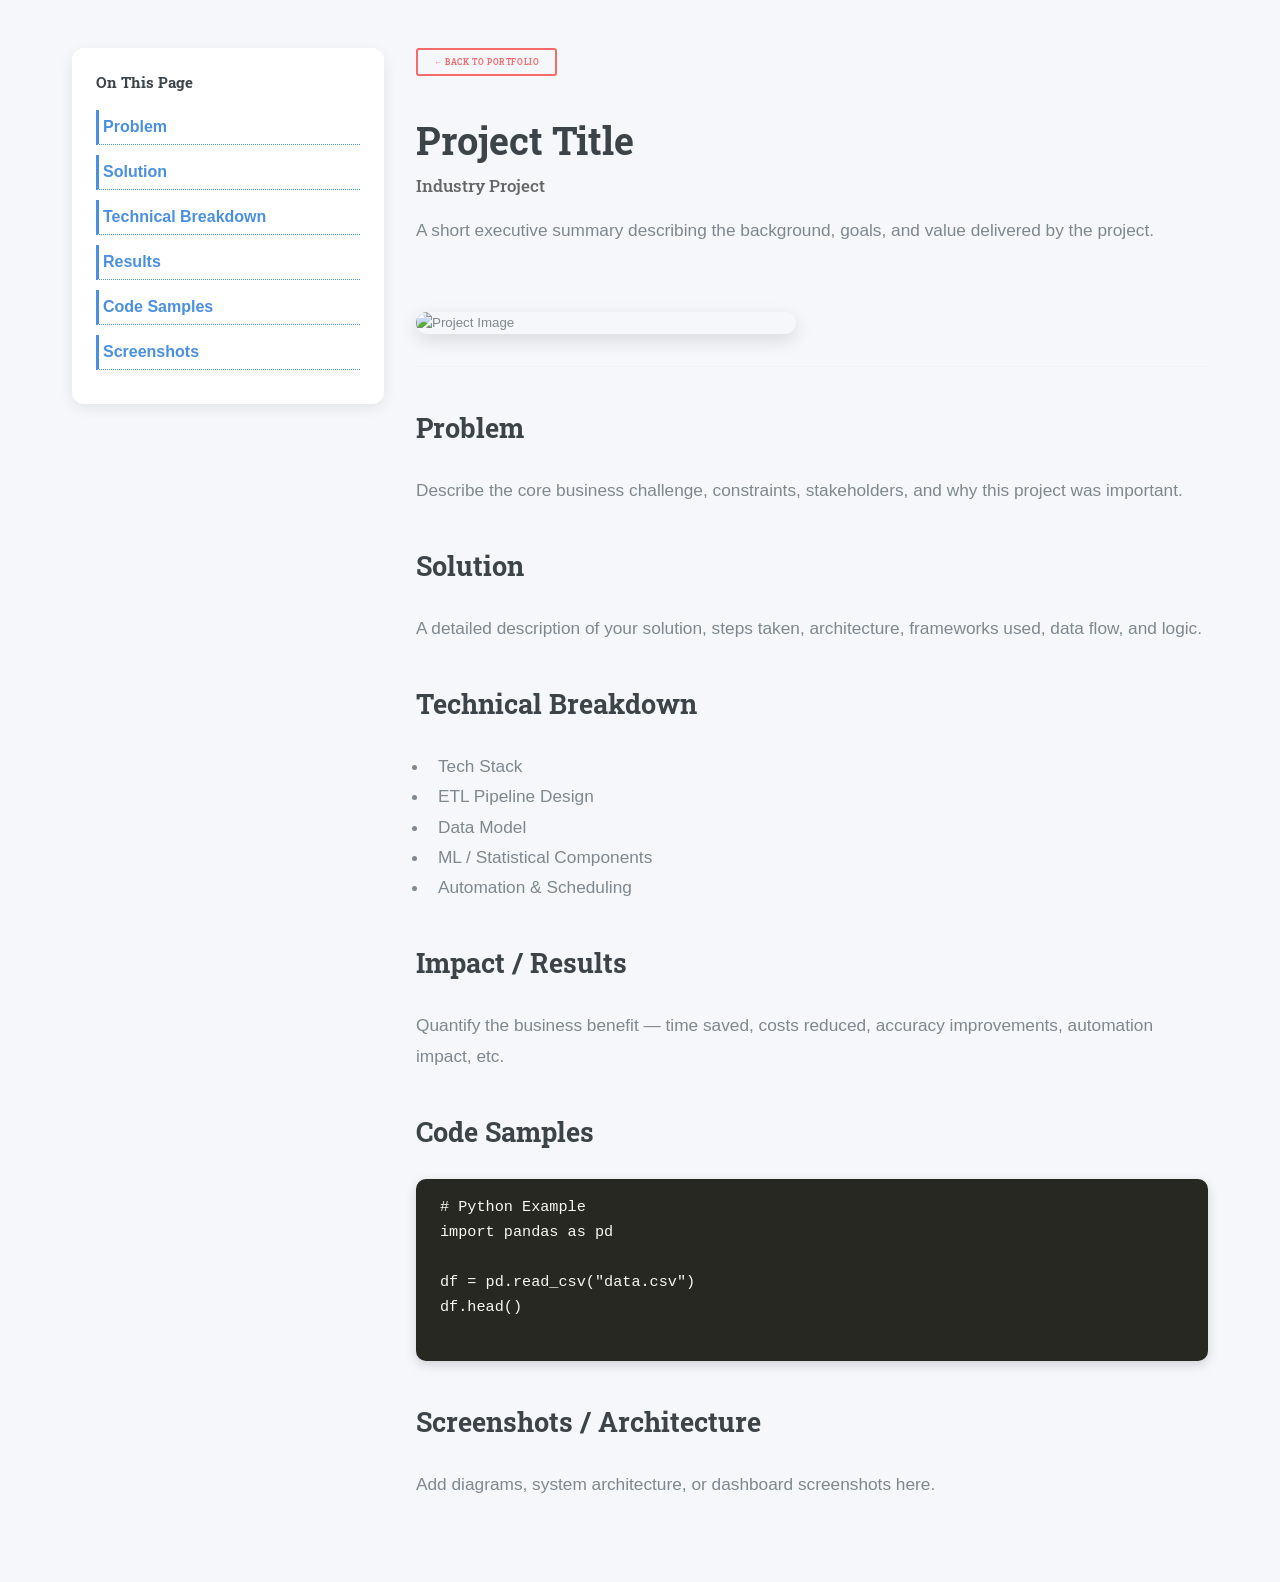
==== Ds1.html @ c6639093 "Enhanced the project section" ====
<!DOCTYPE html>
<html lang="en">
<head>
    <title>Customer Churn Prediction Model</title>
    <meta charset="utf-8">
    <meta name="viewport" content="width=device-width, initial-scale=1">
    <link rel="stylesheet" href="assets/css/main.css">

    <!-- Smooth Scroll -->
    <style>
        html {
            scroll-behavior: smooth;
        }
    </style>

    <!-- Main Design Enhancements -->
    <style>
        body {
            background: #f5f7fa;
            font-family: "Segoe UI", sans-serif;
        }

        .project-wrapper {
            max-width: 1200px;
            margin: auto;
            padding: 3rem 2rem;
            display: flex;
            gap: 2rem;
        }

        /* -----------------------
           LEFT CONTENT AREA
        ----------------------- */
        .project-content {
            flex: 1.2;
            animation: fadeIn 1s ease;
        }

        @keyframes fadeIn {
            from { opacity: 0; transform: translateY(15px); }
            to { opacity: 1; transform: translateY(0); }
        }

        .project-header {
            display: flex;
            align-items: center;
            gap: 2rem;
            flex-wrap: wrap;
            margin-bottom: 2rem;
        }

        .project-header img {
            width: 380px;
            border-radius: 14px;
            box-shadow: 0px 6px 18px rgba(0,0,0,0.12);
        }

        h1 {
            font-size: 2.4rem;
            margin-bottom: .5rem;
        }

        h2 {
            margin-top: 2.5rem;
            font-size: 1.7rem;
        }

        h3 {
            margin: .2rem 0 1rem 0;
            color: #666;
            font-weight: 500;
        }

        p, li {
            font-size: 1.08rem;
            line-height: 1.75;
        }

        hr {
            margin: 2rem 0;
            opacity: 0.25;
        }

        /* -----------------------
           RIGHT SIDEBAR NAVIGATION
        ----------------------- */
        .sidebar-nav {
            flex: 0.4;
            position: sticky;
            top: 3rem;
            height: fit-content;
            background: white;
            padding: 1.5rem;
            border-radius: 12px;
            box-shadow: 0px 4px 14px rgba(0,0,0,0.08);
            animation: fadeIn 1.2s ease;
        }

        .sidebar-nav h4 {
            margin-bottom: 1rem;
        }

        .sidebar-nav a {
            display: block;
            margin: 0.6rem 0;
            color: #333;
            text-decoration: none;
            font-size: 1rem;
            padding: 4px 4px;
            border-left: 3px solid transparent;
            transition: all .2s ease;
        }

        .sidebar-nav a.active {
            border-left: 3px solid #4a90e2;
            color: #4a90e2;
            font-weight: 600;
        }

        .back-btn {
            display: inline-block;
            margin-bottom: 2.5rem;
        }

        /* Responsive */
        @media (max-width: 900px) {
            .project-wrapper {
                flex-direction: column;
            }
            .sidebar-nav {
                position: relative;
                top: auto;
                width: 100%;
                margin-bottom: 2rem;
            }
        }

        /* -----------------------
            CODE BLOCK STYLING
        ----------------------- */
        pre {
            background: #272822;
            color: #f8f8f2;
            padding: 1rem 1.5rem;
            border-radius: 10px;
            overflow-x: auto;
            font-size: 0.95rem;
            box-shadow: 0px 4px 12px rgba(0,0,0,0.15);
        }
    </style>
</head>

<body>

<div class="project-wrapper">

    <!-- RIGHT SIDEBAR MENU -->
    <aside class="sidebar-nav">
        <h4>On This Page</h4>
        <a href="#problem">Problem</a>
        <a href="#solution">Solution</a>
        <a href="#technical">Technical Breakdown</a>
        <a href="#results">Results</a>
        <a href="#code">Code Samples</a>
        <a href="#screenshots">Screenshots</a>
    </aside>

    <!-- MAIN CONTENT -->
    <section class="project-content">

        <a href="index.html" class="button small back-btn">← Back to Portfolio</a>

        <div class="project-header">
            <div>
                <h1>Project Title</h1>
                <h3>Industry Project</h3>
                <p>
                    A short executive summary describing the background, goals, 
                    and value delivered by the project.
                </p>
            </div>

            <img src="assets/images/project-image.jpg" alt="Project Image">
        </div>

        <hr>

        <!-- PROBLEM -->
        <section id="problem">
            <h2>Problem</h2>
            <p>
                Describe the core business challenge, constraints, stakeholders,
                and why this project was important.
            </p>
        </section>

        <!-- SOLUTION -->
        <section id="solution">
            <h2>Solution</h2>
            <p>
                A detailed description of your solution, steps taken, architecture,
                frameworks used, data flow, and logic.
            </p>
        </section>

        <!-- TECHNICAL BREAKDOWN -->
        <section id="technical">
            <h2>Technical Breakdown</h2>
            <ul>
                <li>Tech Stack</li>
                <li>ETL Pipeline Design</li>
                <li>Data Model</li>
                <li>ML / Statistical Components</li>
                <li>Automation & Scheduling</li>
            </ul>
        </section>

        <!-- RESULTS -->
        <section id="results">
            <h2>Impact / Results</h2>
            <p>
                Quantify the business benefit — time saved, costs reduced, 
                accuracy improvements, automation impact, etc.
            </p>
        </section>

        <!-- CODE -->
        <section id="code">
            <h2>Code Samples</h2>
            <pre>
# Python Example
import pandas as pd

df = pd.read_csv("data.csv")
df.head()
            </pre>
        </section>

        <!-- SCREENSHOTS -->
        <section id="screenshots">
            <h2>Screenshots / Architecture</h2>
            <p>Add diagrams, system architecture, or dashboard screenshots here.</p>
        </section>

    </section>
</div>

<!-- SCRIPT: Highlight active section in sidebar -->
<script>
    const sections = document.querySelectorAll("section[id]");
    const navLinks = document.querySelectorAll(".sidebar-nav a");

    window.addEventListener("scroll", () => {
        let current = "";

        sections.forEach(sec => {
            const top = sec.offsetTop - 120;
            if (scrollY >= top) current = sec.getAttribute("id");
        });

        navLinks.forEach(a => {
            a.classList.remove("active");
            if (a.getAttribute("href").includes(current)) {
                a.classList.add("active");
            }
        });
    });
</script>

</body>
</html>
---- assets/css/main.css ----
@import url(fontawesome-all.min.css);
@import url("https://fonts.googleapis.com/css?family=Open+Sans:400,600,400italic,600italic|Roboto+Slab:400,700");
/*
	Editorial by HTML5 UP
	html5up.net | @ajlkn
	Free for personal and commercial use under the CCA 3.0 license (html5up.net/license)
*/
html, body, div, span, applet, object,
iframe, h1, h2, h3, h4, h5, h6, p, blockquote,
pre, a, abbr, acronym, address, big, cite,
code, del, dfn, em, img, ins, kbd, q, s, samp,
small, strike, strong, sub, sup, tt, var, b,
u, i, center, dl, dt, dd, ol, ul, li, fieldset,
form, label, legend, table, caption, tbody,
tfoot, thead, tr, th, td, article, aside,
canvas, details, embed, figure, figcaption,
footer, header, hgroup, menu, nav, output, ruby,
section, summary, time, mark, audio, video {
  margin: 0;
  padding: 0;
  border: 0;
  font-size: 100%;
  font: inherit;
  vertical-align: baseline; }

article, aside, details, figcaption, figure,
footer, header, hgroup, menu, nav, section {
  display: block; }

body {
  line-height: 1; }

ol, ul {
  list-style: none; }

blockquote, q {
  quotes: none; }
  blockquote:before, blockquote:after, q:before, q:after {
    content: '';
    content: none; }

table {
  border-collapse: collapse;
  border-spacing: 0; }

body {
  -webkit-text-size-adjust: none; }

mark {
  background-color: transparent;
  color: inherit; }

input::-moz-focus-inner {
  border: 0;
  padding: 0; }

input, select, textarea {
  -moz-appearance: none;
  -webkit-appearance: none;
  -ms-appearance: none;
  appearance: none; }

/* Basic */
@-ms-viewport {
  width: device-width; }

body {
  -ms-overflow-style: scrollbar; }

@media screen and (max-width: 480px) {
  html, body {
    min-width: 320px; } }

html {
  box-sizing: border-box; }

*, *:before, *:after {
  box-sizing: inherit; }

body {
  background: #ffffff; }
  body.is-preload *, body.is-preload *:before, body.is-preload *:after, body.is-resizing *, body.is-resizing *:before, body.is-resizing *:after {
    -moz-animation: none !important;
    -webkit-animation: none !important;
    -ms-animation: none !important;
    animation: none !important;
    -moz-transition: none !important;
    -webkit-transition: none !important;
    -ms-transition: none !important;
    transition: none !important; }

/* Type */
body, input, select, textarea {
  color: #7f888f;
  font-family: "Open Sans", sans-serif;
  font-size: 13pt;
  font-weight: 400;
  line-height: 1.65; }
  @media screen and (max-width: 1680px) {
    body, input, select, textarea {
      font-size: 11pt; } }
  @media screen and (max-width: 1280px) {
    body, input, select, textarea {
      font-size: 10pt; } }
  @media screen and (max-width: 360px) {
    body, input, select, textarea {
      font-size: 9pt; } }

a {
  -moz-transition: color 0.2s ease-in-out, border-bottom-color 0.2s ease-in-out;
  -webkit-transition: color 0.2s ease-in-out, border-bottom-color 0.2s ease-in-out;
  -ms-transition: color 0.2s ease-in-out, border-bottom-color 0.2s ease-in-out;
  transition: color 0.2s ease-in-out, border-bottom-color 0.2s ease-in-out;
  border-bottom: dotted 1px;
  color: #f56a6a;
  text-decoration: none; }
  a:hover {
    border-bottom-color: #f56a6a;
    color: #f56a6a !important; }
    a:hover strong {
      color: inherit; }

strong, b {
  color: #3d4449;
  font-weight: 600; }

em, i {
  font-style: italic; }

p {
  margin: 0 0 2em 0; }

h1, h2, h3, h4, h5, h6 {
  color: #3d4449;
  font-family: "Roboto Slab", serif;
  font-weight: 700;
  line-height: 1.5;
  margin: 0 0 1em 0; }
  h1 a, h2 a, h3 a, h4 a, h5 a, h6 a {
    color: inherit;
    text-decoration: none;
    border-bottom: 0; }

h1 {
  font-size: 4em;
  margin: 0 0 0.5em 0;
  line-height: 1.3; }

h2 {
  font-size: 1.75em; }

h3 {
  font-size: 1.25em; }

h4 {
  font-size: 1.1em; }

h5 {
  font-size: 0.9em; }

h6 {
  font-size: 0.7em; }

@media screen and (max-width: 1680px) {
  h1 {
    font-size: 3.5em; } }

@media screen and (max-width: 980px) {
  h1 {
    font-size: 3.25em; } }

@media screen and (max-width: 736px) {
  h1 {
    font-size: 2em;
    line-height: 1.4; }
  h2 {
    font-size: 1.5em; } }

sub {
  font-size: 0.8em;
  position: relative;
  top: 0.5em; }

sup {
  font-size: 0.8em;
  position: relative;
  top: -0.5em; }

blockquote {
  border-left: solid 3px rgba(210, 215, 217, 0.75);
  font-style: italic;
  margin: 0 0 2em 0;
  padding: 0.5em 0 0.5em 2em; }

code {
  background: rgba(230, 235, 237, 0.25);
  border-radius: 0.375em;
  border: solid 1px rgba(210, 215, 217, 0.75);
  font-family: "Courier New", monospace;
  font-size: 0.9em;
  margin: 0 0.25em;
  padding: 0.25em 0.65em; }

pre {
  -webkit-overflow-scrolling: touch;
  font-family: "Courier New", monospace;
  font-size: 0.9em;
  margin: 0 0 2em 0; }
  pre code {
    display: block;
    line-height: 1.75;
    padding: 1em 1.5em;
    overflow-x: auto; }

hr {
  border: 0;
  border-bottom: solid 1px rgba(210, 215, 217, 0.75);
  margin: 2em 0; }
  hr.major {
    margin: 3em 0; }

.align-left {
  text-align: left; }

.align-center {
  text-align: center; }

.align-right {
  text-align: right; }

/* Row */
.row {
  display: flex;
  flex-wrap: wrap;
  box-sizing: border-box;
  align-items: stretch; }
  .row > * {
    box-sizing: border-box; }
  .row.gtr-uniform > * > :last-child {
    margin-bottom: 0; }
  .row.aln-left {
    justify-content: flex-start; }
  .row.aln-center {
    justify-content: center; }
  .row.aln-right {
    justify-content: flex-end; }
  .row.aln-top {
    align-items: flex-start; }
  .row.aln-middle {
    align-items: center; }
  .row.aln-bottom {
    align-items: flex-end; }
  .row > .imp {
    order: -1; }
  .row > .col-1 {
    width: 8.33333%; }
  .row > .off-1 {
    margin-left: 8.33333%; }
  .row > .col-2 {
    width: 16.66667%; }
  .row > .off-2 {
    margin-left: 16.66667%; }
  .row > .col-3 {
    width: 25%; }
  .row > .off-3 {
    margin-left: 25%; }
  .row > .col-4 {
    width: 33.33333%; }
  .row > .off-4 {
    margin-left: 33.33333%; }
  .row > .col-5 {
    width: 41.66667%; }
  .row > .off-5 {
    margin-left: 41.66667%; }
  .row > .col-6 {
    width: 50%; }
  .row > .off-6 {
    margin-left: 50%; }
  .row > .col-7 {
    width: 58.33333%; }
  .row > .off-7 {
    margin-left: 58.33333%; }
  .row > .col-8 {
    width: 66.66667%; }
  .row > .off-8 {
    margin-left: 66.66667%; }
  .row > .col-9 {
    width: 75%; }
  .row > .off-9 {
    margin-left: 75%; }
  .row > .col-10 {
    width: 83.33333%; }
  .row > .off-10 {
    margin-left: 83.33333%; }
  .row > .col-11 {
    width: 91.66667%; }
  .row > .off-11 {
    margin-left: 91.66667%; }
  .row > .col-12 {
    width: 100%; }
  .row > .off-12 {
    margin-left: 100%; }
  .row.gtr-0 {
    margin-top: 0;
    margin-left: 0em; }
    .row.gtr-0 > * {
      padding: 0 0 0 0em; }
    .row.gtr-0.gtr-uniform {
      margin-top: 0em; }
      .row.gtr-0.gtr-uniform > * {
        padding-top: 0em; }
  .row.gtr-25 {
    margin-top: 0;
    margin-left: -0.375em; }
    .row.gtr-25 > * {
      padding: 0 0 0 0.375em; }
    .row.gtr-25.gtr-uniform {
      margin-top: -0.375em; }
      .row.gtr-25.gtr-uniform > * {
        padding-top: 0.375em; }
  .row.gtr-50 {
    margin-top: 0;
    margin-left: -0.75em; }
    .row.gtr-50 > * {
      padding: 0 0 0 0.75em; }
    .row.gtr-50.gtr-uniform {
      margin-top: -0.75em; }
      .row.gtr-50.gtr-uniform > * {
        padding-top: 0.75em; }
  .row {
    margin-top: 0;
    margin-left: -1.5em; }
    .row > * {
      padding: 0 0 0 1.5em; }
    .row.gtr-uniform {
      margin-top: -1.5em; }
      .row.gtr-uniform > * {
        padding-top: 1.5em; }
  .row.gtr-150 {
    margin-top: 0;
    margin-left: -2.25em; }
    .row.gtr-150 > * {
      padding: 0 0 0 2.25em; }
    .row.gtr-150.gtr-uniform {
      margin-top: -2.25em; }
      .row.gtr-150.gtr-uniform > * {
        padding-top: 2.25em; }
  .row.gtr-200 {
    margin-top: 0;
    margin-left: -3em; }
    .row.gtr-200 > * {
      padding: 0 0 0 3em; }
    .row.gtr-200.gtr-uniform {
      margin-top: -3em; }
      .row.gtr-200.gtr-uniform > * {
        padding-top: 3em; }
  @media screen and (max-width: 1680px) {
    .row {
      display: flex;
      flex-wrap: wrap;
      box-sizing: border-box;
      align-items: stretch; }
      .row > * {
        box-sizing: border-box; }
      .row.gtr-uniform > * > :last-child {
        margin-bottom: 0; }
      .row.aln-left {
        justify-content: flex-start; }
      .row.aln-center {
        justify-content: center; }
      .row.aln-right {
        justify-content: flex-end; }
      .row.aln-top {
        align-items: flex-start; }
      .row.aln-middle {
        align-items: center; }
      .row.aln-bottom {
        align-items: flex-end; }
      .row > .imp-xlarge {
        order: -1; }
      .row > .col-1-xlarge {
        width: 8.33333%; }
      .row > .off-1-xlarge {
        margin-left: 8.33333%; }
      .row > .col-2-xlarge {
        width: 16.66667%; }
      .row > .off-2-xlarge {
        margin-left: 16.66667%; }
      .row > .col-3-xlarge {
        width: 25%; }
      .row > .off-3-xlarge {
        margin-left: 25%; }
      .row > .col-4-xlarge {
        width: 33.33333%; }
      .row > .off-4-xlarge {
        margin-left: 33.33333%; }
      .row > .col-5-xlarge {
        width: 41.66667%; }
      .row > .off-5-xlarge {
        margin-left: 41.66667%; }
      .row > .col-6-xlarge {
        width: 50%; }
      .row > .off-6-xlarge {
        margin-left: 50%; }
      .row > .col-7-xlarge {
        width: 58.33333%; }
      .row > .off-7-xlarge {
        margin-left: 58.33333%; }
      .row > .col-8-xlarge {
        width: 66.66667%; }
      .row > .off-8-xlarge {
        margin-left: 66.66667%; }
      .row > .col-9-xlarge {
        width: 75%; }
      .row > .off-9-xlarge {
        margin-left: 75%; }
      .row > .col-10-xlarge {
        width: 83.33333%; }
      .row > .off-10-xlarge {
        margin-left: 83.33333%; }
      .row > .col-11-xlarge {
        width: 91.66667%; }
      .row > .off-11-xlarge {
        margin-left: 91.66667%; }
      .row > .col-12-xlarge {
        width: 100%; }
      .row > .off-12-xlarge {
        margin-left: 100%; }
      .row.gtr-0 {
        margin-top: 0;
        margin-left: 0em; }
        .row.gtr-0 > * {
          padding: 0 0 0 0em; }
        .row.gtr-0.gtr-uniform {
          margin-top: 0em; }
          .row.gtr-0.gtr-uniform > * {
            padding-top: 0em; }
      .row.gtr-25 {
        margin-top: 0;
        margin-left: -0.375em; }
        .row.gtr-25 > * {
          padding: 0 0 0 0.375em; }
        .row.gtr-25.gtr-uniform {
          margin-top: -0.375em; }
          .row.gtr-25.gtr-uniform > * {
            padding-top: 0.375em; }
      .row.gtr-50 {
        margin-top: 0;
        margin-left: -0.75em; }
        .row.gtr-50 > * {
          padding: 0 0 0 0.75em; }
        .row.gtr-50.gtr-uniform {
          margin-top: -0.75em; }
          .row.gtr-50.gtr-uniform > * {
            padding-top: 0.75em; }
      .row {
        margin-top: 0;
        margin-left: -1.5em; }
        .row > * {
          padding: 0 0 0 1.5em; }
        .row.gtr-uniform {
          margin-top: -1.5em; }
          .row.gtr-uniform > * {
            padding-top: 1.5em; }
      .row.gtr-150 {
        margin-top: 0;
        margin-left: -2.25em; }
        .row.gtr-150 > * {
          padding: 0 0 0 2.25em; }
        .row.gtr-150.gtr-uniform {
          margin-top: -2.25em; }
          .row.gtr-150.gtr-uniform > * {
            padding-top: 2.25em; }
      .row.gtr-200 {
        margin-top: 0;
        margin-left: -3em; }
        .row.gtr-200 > * {
          padding: 0 0 0 3em; }
        .row.gtr-200.gtr-uniform {
          margin-top: -3em; }
          .row.gtr-200.gtr-uniform > * {
            padding-top: 3em; } }
  @media screen and (max-width: 1280px) {
    .row {
      display: flex;
      flex-wrap: wrap;
      box-sizing: border-box;
      align-items: stretch; }
      .row > * {
        box-sizing: border-box; }
      .row.gtr-uniform > * > :last-child {
        margin-bottom: 0; }
      .row.aln-left {
        justify-content: flex-start; }
      .row.aln-center {
        justify-content: center; }
      .row.aln-right {
        justify-content: flex-end; }
      .row.aln-top {
        align-items: flex-start; }
      .row.aln-middle {
        align-items: center; }
      .row.aln-bottom {
        align-items: flex-end; }
      .row > .imp-large {
        order: -1; }
      .row > .col-1-large {
        width: 8.33333%; }
      .row > .off-1-large {
        margin-left: 8.33333%; }
      .row > .col-2-large {
        width: 16.66667%; }
      .row > .off-2-large {
        margin-left: 16.66667%; }
      .row > .col-3-large {
        width: 25%; }
      .row > .off-3-large {
        margin-left: 25%; }
      .row > .col-4-large {
        width: 33.33333%; }
      .row > .off-4-large {
        margin-left: 33.33333%; }
      .row > .col-5-large {
        width: 41.66667%; }
      .row > .off-5-large {
        margin-left: 41.66667%; }
      .row > .col-6-large {
        width: 50%; }
      .row > .off-6-large {
        margin-left: 50%; }
      .row > .col-7-large {
        width: 58.33333%; }
      .row > .off-7-large {
        margin-left: 58.33333%; }
      .row > .col-8-large {
        width: 66.66667%; }
      .row > .off-8-large {
        margin-left: 66.66667%; }
      .row > .col-9-large {
        width: 75%; }
      .row > .off-9-large {
        margin-left: 75%; }
      .row > .col-10-large {
        width: 83.33333%; }
      .row > .off-10-large {
        margin-left: 83.33333%; }
      .row > .col-11-large {
        width: 91.66667%; }
      .row > .off-11-large {
        margin-left: 91.66667%; }
      .row > .col-12-large {
        width: 100%; }
      .row > .off-12-large {
        margin-left: 100%; }
      .row.gtr-0 {
        margin-top: 0;
        margin-left: 0em; }
        .row.gtr-0 > * {
          padding: 0 0 0 0em; }
        .row.gtr-0.gtr-uniform {
          margin-top: 0em; }
          .row.gtr-0.gtr-uniform > * {
            padding-top: 0em; }
      .row.gtr-25 {
        margin-top: 0;
        margin-left: -0.375em; }
        .row.gtr-25 > * {
          padding: 0 0 0 0.375em; }
        .row.gtr-25.gtr-uniform {
          margin-top: -0.375em; }
          .row.gtr-25.gtr-uniform > * {
            padding-top: 0.375em; }
      .row.gtr-50 {
        margin-top: 0;
        margin-left: -0.75em; }
        .row.gtr-50 > * {
          padding: 0 0 0 0.75em; }
        .row.gtr-50.gtr-uniform {
          margin-top: -0.75em; }
          .row.gtr-50.gtr-uniform > * {
            padding-top: 0.75em; }
      .row {
        margin-top: 0;
        margin-left: -1.5em; }
        .row > * {
          padding: 0 0 0 1.5em; }
        .row.gtr-uniform {
          margin-top: -1.5em; }
          .row.gtr-uniform > * {
            padding-top: 1.5em; }
      .row.gtr-150 {
        margin-top: 0;
        margin-left: -2.25em; }
        .row.gtr-150 > * {
          padding: 0 0 0 2.25em; }
        .row.gtr-150.gtr-uniform {
          margin-top: -2.25em; }
          .row.gtr-150.gtr-uniform > * {
            padding-top: 2.25em; }
      .row.gtr-200 {
        margin-top: 0;
        margin-left: -3em; }
        .row.gtr-200 > * {
          padding: 0 0 0 3em; }
        .row.gtr-200.gtr-uniform {
          margin-top: -3em; }
          .row.gtr-200.gtr-uniform > * {
            padding-top: 3em; } }
  @media screen and (max-width: 980px) {
    .row {
      display: flex;
      flex-wrap: wrap;
      box-sizing: border-box;
      align-items: stretch; }
      .row > * {
        box-sizing: border-box; }
      .row.gtr-uniform > * > :last-child {
        margin-bottom: 0; }
      .row.aln-left {
        justify-content: flex-start; }
      .row.aln-center {
        justify-content: center; }
      .row.aln-right {
        justify-content: flex-end; }
      .row.aln-top {
        align-items: flex-start; }
      .row.aln-middle {
        align-items: center; }
      .row.aln-bottom {
        align-items: flex-end; }
      .row > .imp-medium {
        order: -1; }
      .row > .col-1-medium {
        width: 8.33333%; }
      .row > .off-1-medium {
        margin-left: 8.33333%; }
      .row > .col-2-medium {
        width: 16.66667%; }
      .row > .off-2-medium {
        margin-left: 16.66667%; }
      .row > .col-3-medium {
        width: 25%; }
      .row > .off-3-medium {
        margin-left: 25%; }
      .row > .col-4-medium {
        width: 33.33333%; }
      .row > .off-4-medium {
        margin-left: 33.33333%; }
      .row > .col-5-medium {
        width: 41.66667%; }
      .row > .off-5-medium {
        margin-left: 41.66667%; }
      .row > .col-6-medium {
        width: 50%; }
      .row > .off-6-medium {
        margin-left: 50%; }
      .row > .col-7-medium {
        width: 58.33333%; }
      .row > .off-7-medium {
        margin-left: 58.33333%; }
      .row > .col-8-medium {
        width: 66.66667%; }
      .row > .off-8-medium {
        margin-left: 66.66667%; }
      .row > .col-9-medium {
        width: 75%; }
      .row > .off-9-medium {
        margin-left: 75%; }
      .row > .col-10-medium {
        width: 83.33333%; }
      .row > .off-10-medium {
        margin-left: 83.33333%; }
      .row > .col-11-medium {
        width: 91.66667%; }
      .row > .off-11-medium {
        margin-left: 91.66667%; }
      .row > .col-12-medium {
        width: 100%; }
      .row > .off-12-medium {
        margin-left: 100%; }
      .row.gtr-0 {
        margin-top: 0;
        margin-left: 0em; }
        .row.gtr-0 > * {
          padding: 0 0 0 0em; }
        .row.gtr-0.gtr-uniform {
          margin-top: 0em; }
          .row.gtr-0.gtr-uniform > * {
            padding-top: 0em; }
      .row.gtr-25 {
        margin-top: 0;
        margin-left: -0.375em; }
        .row.gtr-25 > * {
          padding: 0 0 0 0.375em; }
        .row.gtr-25.gtr-uniform {
          margin-top: -0.375em; }
          .row.gtr-25.gtr-uniform > * {
            padding-top: 0.375em; }
      .row.gtr-50 {
        margin-top: 0;
        margin-left: -0.75em; }
        .row.gtr-50 > * {
          padding: 0 0 0 0.75em; }
        .row.gtr-50.gtr-uniform {
          margin-top: -0.75em; }
          .row.gtr-50.gtr-uniform > * {
            padding-top: 0.75em; }
      .row {
        margin-top: 0;
        margin-left: -1.5em; }
        .row > * {
          padding: 0 0 0 1.5em; }
        .row.gtr-uniform {
          margin-top: -1.5em; }
          .row.gtr-uniform > * {
            padding-top: 1.5em; }
      .row.gtr-150 {
        margin-top: 0;
        margin-left: -2.25em; }
        .row.gtr-150 > * {
          padding: 0 0 0 2.25em; }
        .row.gtr-150.gtr-uniform {
          margin-top: -2.25em; }
          .row.gtr-150.gtr-uniform > * {
            padding-top: 2.25em; }
      .row.gtr-200 {
        margin-top: 0;
        margin-left: -3em; }
        .row.gtr-200 > * {
          padding: 0 0 0 3em; }
        .row.gtr-200.gtr-uniform {
          margin-top: -3em; }
          .row.gtr-200.gtr-uniform > * {
            padding-top: 3em; } }
  @media screen and (max-width: 736px) {
    .row {
      display: flex;
      flex-wrap: wrap;
      box-sizing: border-box;
      align-items: stretch; }
      .row > * {
        box-sizing: border-box; }
      .row.gtr-uniform > * > :last-child {
        margin-bottom: 0; }
      .row.aln-left {
        justify-content: flex-start; }
      .row.aln-center {
        justify-content: center; }
      .row.aln-right {
        justify-content: flex-end; }
      .row.aln-top {
        align-items: flex-start; }
      .row.aln-middle {
        align-items: center; }
      .row.aln-bottom {
        align-items: flex-end; }
      .row > .imp-small {
        order: -1; }
      .row > .col-1-small {
        width: 8.33333%; }
      .row > .off-1-small {
        margin-left: 8.33333%; }
      .row > .col-2-small {
        width: 16.66667%; }
      .row > .off-2-small {
        margin-left: 16.66667%; }
      .row > .col-3-small {
        width: 25%; }
      .row > .off-3-small {
        margin-left: 25%; }
      .row > .col-4-small {
        width: 33.33333%; }
      .row > .off-4-small {
        margin-left: 33.33333%; }
      .row > .col-5-small {
        width: 41.66667%; }
      .row > .off-5-small {
        margin-left: 41.66667%; }
      .row > .col-6-small {
        width: 50%; }
      .row > .off-6-small {
        margin-left: 50%; }
      .row > .col-7-small {
        width: 58.33333%; }
      .row > .off-7-small {
        margin-left: 58.33333%; }
      .row > .col-8-small {
        width: 66.66667%; }
      .row > .off-8-small {
        margin-left: 66.66667%; }
      .row > .col-9-small {
        width: 75%; }
      .row > .off-9-small {
        margin-left: 75%; }
      .row > .col-10-small {
        width: 83.33333%; }
      .row > .off-10-small {
        margin-left: 83.33333%; }
      .row > .col-11-small {
        width: 91.66667%; }
      .row > .off-11-small {
        margin-left: 91.66667%; }
      .row > .col-12-small {
        width: 100%; }
      .row > .off-12-small {
        margin-left: 100%; }
      .row.gtr-0 {
        margin-top: 0;
        margin-left: 0em; }
        .row.gtr-0 > * {
          padding: 0 0 0 0em; }
        .row.gtr-0.gtr-uniform {
          margin-top: 0em; }
          .row.gtr-0.gtr-uniform > * {
            padding-top: 0em; }
      .row.gtr-25 {
        margin-top: 0;
        margin-left: -0.375em; }
        .row.gtr-25 > * {
          padding: 0 0 0 0.375em; }
        .row.gtr-25.gtr-uniform {
          margin-top: -0.375em; }
          .row.gtr-25.gtr-uniform > * {
            padding-top: 0.375em; }
      .row.gtr-50 {
        margin-top: 0;
        margin-left: -0.75em; }
        .row.gtr-50 > * {
          padding: 0 0 0 0.75em; }
        .row.gtr-50.gtr-uniform {
          margin-top: -0.75em; }
          .row.gtr-50.gtr-uniform > * {
            padding-top: 0.75em; }
      .row {
        margin-top: 0;
        margin-left: -1.5em; }
        .row > * {
          padding: 0 0 0 1.5em; }
        .row.gtr-uniform {
          margin-top: -1.5em; }
          .row.gtr-uniform > * {
            padding-top: 1.5em; }
      .row.gtr-150 {
        margin-top: 0;
        margin-left: -2.25em; }
        .row.gtr-150 > * {
          padding: 0 0 0 2.25em; }
        .row.gtr-150.gtr-uniform {
          margin-top: -2.25em; }
          .row.gtr-150.gtr-uniform > * {
            padding-top: 2.25em; }
      .row.gtr-200 {
        margin-top: 0;
        margin-left: -3em; }
        .row.gtr-200 > * {
          padding: 0 0 0 3em; }
        .row.gtr-200.gtr-uniform {
          margin-top: -3em; }
          .row.gtr-200.gtr-uniform > * {
            padding-top: 3em; } }
  @media screen and (max-width: 480px) {
    .row {
      display: flex;
      flex-wrap: wrap;
      box-sizing: border-box;
      align-items: stretch; }
      .row > * {
        box-sizing: border-box; }
      .row.gtr-uniform > * > :last-child {
        margin-bottom: 0; }
      .row.aln-left {
        justify-content: flex-start; }
      .row.aln-center {
        justify-content: center; }
      .row.aln-right {
        justify-content: flex-end; }
      .row.aln-top {
        align-items: flex-start; }
      .row.aln-middle {
        align-items: center; }
      .row.aln-bottom {
        align-items: flex-end; }
      .row > .imp-xsmall {
        order: -1; }
      .row > .col-1-xsmall {
        width: 8.33333%; }
      .row > .off-1-xsmall {
        margin-left: 8.33333%; }
      .row > .col-2-xsmall {
        width: 16.66667%; }
      .row > .off-2-xsmall {
        margin-left: 16.66667%; }
      .row > .col-3-xsmall {
        width: 25%; }
      .row > .off-3-xsmall {
        margin-left: 25%; }
      .row > .col-4-xsmall {
        width: 33.33333%; }
      .row > .off-4-xsmall {
        margin-left: 33.33333%; }
      .row > .col-5-xsmall {
        width: 41.66667%; }
      .row > .off-5-xsmall {
        margin-left: 41.66667%; }
      .row > .col-6-xsmall {
        width: 50%; }
      .row > .off-6-xsmall {
        margin-left: 50%; }
      .row > .col-7-xsmall {
        width: 58.33333%; }
      .row > .off-7-xsmall {
        margin-left: 58.33333%; }
      .row > .col-8-xsmall {
        width: 66.66667%; }
      .row > .off-8-xsmall {
        margin-left: 66.66667%; }
      .row > .col-9-xsmall {
        width: 75%; }
      .row > .off-9-xsmall {
        margin-left: 75%; }
      .row > .col-10-xsmall {
        width: 83.33333%; }
      .row > .off-10-xsmall {
        margin-left: 83.33333%; }
      .row > .col-11-xsmall {
        width: 91.66667%; }
      .row > .off-11-xsmall {
        margin-left: 91.66667%; }
      .row > .col-12-xsmall {
        width: 100%; }
      .row > .off-12-xsmall {
        margin-left: 100%; }
      .row.gtr-0 {
        margin-top: 0;
        margin-left: 0em; }
        .row.gtr-0 > * {
          padding: 0 0 0 0em; }
        .row.gtr-0.gtr-uniform {
          margin-top: 0em; }
          .row.gtr-0.gtr-uniform > * {
            padding-top: 0em; }
      .row.gtr-25 {
        margin-top: 0;
        margin-left: -0.375em; }
        .row.gtr-25 > * {
          padding: 0 0 0 0.375em; }
        .row.gtr-25.gtr-uniform {
          margin-top: -0.375em; }
          .row.gtr-25.gtr-uniform > * {
            padding-top: 0.375em; }
      .row.gtr-50 {
        margin-top: 0;
        margin-left: -0.75em; }
        .row.gtr-50 > * {
          padding: 0 0 0 0.75em; }
        .row.gtr-50.gtr-uniform {
          margin-top: -0.75em; }
          .row.gtr-50.gtr-uniform > * {
            padding-top: 0.75em; }
      .row {
        margin-top: 0;
        margin-left: -1.5em; }
        .row > * {
          padding: 0 0 0 1.5em; }
        .row.gtr-uniform {
          margin-top: -1.5em; }
          .row.gtr-uniform > * {
            padding-top: 1.5em; }
      .row.gtr-150 {
        margin-top: 0;
        margin-left: -2.25em; }
        .row.gtr-150 > * {
          padding: 0 0 0 2.25em; }
        .row.gtr-150.gtr-uniform {
          margin-top: -2.25em; }
          .row.gtr-150.gtr-uniform > * {
            padding-top: 2.25em; }
      .row.gtr-200 {
        margin-top: 0;
        margin-left: -3em; }
        .row.gtr-200 > * {
          padding: 0 0 0 3em; }
        .row.gtr-200.gtr-uniform {
          margin-top: -3em; }
          .row.gtr-200.gtr-uniform > * {
            padding-top: 3em; } }

/* Section/Article */
section.special, article.special {
  text-align: center; }

header p {
  font-family: "Roboto Slab", serif;
  font-size: 1em;
  font-weight: 400;
  letter-spacing: 0.075em;
  margin-top: -0.5em;
  text-transform: uppercase; }

header.major > :last-child {
  border-bottom: solid 3px #f56a6a;
  display: inline-block;
  margin: 0 0 2em 0;
  padding: 0 0.75em 0.5em 0; }

header.main > :last-child {
  margin: 0 0 1em 0; }

/* Form */
form {
  margin: 0 0 2em 0; }

label {
  color: #3d4449;
  display: block;
  font-size: 0.9em;
  font-weight: 600;
  margin: 0 0 1em 0; }

input[type="text"],
input[type="password"],
input[type="email"],
input[type="tel"],
input[type="search"],
input[type="url"],
select,
textarea {
  -moz-appearance: none;
  -webkit-appearance: none;
  -ms-appearance: none;
  appearance: none;
  background: #ffffff;
  border-radius: 0.375em;
  border: none;
  border: solid 1px rgba(210, 215, 217, 0.75);
  color: inherit;
  display: block;
  outline: 0;
  padding: 0 1em;
  text-decoration: none;
  width: 100%; }
  input[type="text"]:invalid,
  input[type="password"]:invalid,
  input[type="email"]:invalid,
  input[type="tel"]:invalid,
  input[type="search"]:invalid,
  input[type="url"]:invalid,
  select:invalid,
  textarea:invalid {
    box-shadow: none; }
  input[type="text"]:focus,
  input[type="password"]:focus,
  input[type="email"]:focus,
  input[type="tel"]:focus,
  input[type="search"]:focus,
  input[type="url"]:focus,
  select:focus,
  textarea:focus {
    border-color: #f56a6a;
    box-shadow: 0 0 0 1px #f56a6a; }

select {
  background-image: url("data:image/svg+xml;charset=utf8,%3Csvg xmlns='http://www.w3.org/2000/svg' width='40' height='40' preserveAspectRatio='none' viewBox='0 0 40 40'%3E%3Cpath d='M9.4,12.3l10.4,10.4l10.4-10.4c0.2-0.2,0.5-0.4,0.9-0.4c0.3,0,0.6,0.1,0.9,0.4l3.3,3.3c0.2,0.2,0.4,0.5,0.4,0.9 c0,0.4-0.1,0.6-0.4,0.9L20.7,31.9c-0.2,0.2-0.5,0.4-0.9,0.4c-0.3,0-0.6-0.1-0.9-0.4L4.3,17.3c-0.2-0.2-0.4-0.5-0.4-0.9 c0-0.4,0.1-0.6,0.4-0.9l3.3-3.3c0.2-0.2,0.5-0.4,0.9-0.4S9.1,12.1,9.4,12.3z' fill='rgba(210, 215, 217, 0.75)' /%3E%3C/svg%3E");
  background-size: 1.25em;
  background-repeat: no-repeat;
  background-position: calc(100% - 1em) center;
  height: 2.75em;
  padding-right: 2.75em;
  text-overflow: ellipsis; }
  select option {
    color: #3d4449;
    background: #ffffff; }
  select:focus::-ms-value {
    background-color: transparent; }
  select::-ms-expand {
    display: none; }

input[type="text"],
input[type="password"],
input[type="email"],
input[type="tel"],
input[type="search"],
input[type="url"],
select {
  height: 2.75em; }

textarea {
  padding: 0.75em 1em; }

input[type="checkbox"],
input[type="radio"] {
  -moz-appearance: none;
  -webkit-appearance: none;
  -ms-appearance: none;
  appearance: none;
  display: block;
  float: left;
  margin-right: -2em;
  opacity: 0;
  width: 1em;
  z-index: -1; }
  input[type="checkbox"] + label,
  input[type="radio"] + label {
    text-decoration: none;
    color: #7f888f;
    cursor: pointer;
    display: inline-block;
    font-size: 1em;
    font-weight: 400;
    padding-left: 2.4em;
    padding-right: 0.75em;
    position: relative; }
    input[type="checkbox"] + label:before,
    input[type="radio"] + label:before {
      -moz-osx-font-smoothing: grayscale;
      -webkit-font-smoothing: antialiased;
      display: inline-block;
      font-style: normal;
      font-variant: normal;
      text-rendering: auto;
      line-height: 1;
      text-transform: none !important;
      font-family: 'Font Awesome 5 Free';
      font-weight: 900; }
    input[type="checkbox"] + label:before,
    input[type="radio"] + label:before {
      background: #ffffff;
      border-radius: 0.375em;
      border: solid 1px rgba(210, 215, 217, 0.75);
      content: '';
      display: inline-block;
      font-size: 0.8em;
      height: 2.0625em;
      left: 0;
      line-height: 2.0625em;
      position: absolute;
      text-align: center;
      top: 0;
      width: 2.0625em; }
  input[type="checkbox"]:checked + label:before,
  input[type="radio"]:checked + label:before {
    background: #3d4449;
    border-color: #3d4449;
    color: #ffffff;
    content: '\f00c'; }
  input[type="checkbox"]:focus + label:before,
  input[type="radio"]:focus + label:before {
    border-color: #f56a6a;
    box-shadow: 0 0 0 1px #f56a6a; }

input[type="checkbox"] + label:before {
  border-radius: 0.375em; }

input[type="radio"] + label:before {
  border-radius: 100%; }

::-webkit-input-placeholder {
  color: #9fa3a6 !important;
  opacity: 1.0; }

:-moz-placeholder {
  color: #9fa3a6 !important;
  opacity: 1.0; }

::-moz-placeholder {
  color: #9fa3a6 !important;
  opacity: 1.0; }

:-ms-input-placeholder {
  color: #9fa3a6 !important;
  opacity: 1.0; }

/* Box */
.box {
  border-radius: 0.375em;
  border: solid 1px rgba(210, 215, 217, 0.75);
  margin-bottom: 2em;
  padding: 1.5em; }
  .box > :last-child,
  .box > :last-child > :last-child,
  .box > :last-child > :last-child > :last-child {
    margin-bottom: 0; }
  .box.alt {
    border: 0;
    border-radius: 0;
    padding: 0; }

/* Icon */
.icon {
  text-decoration: none;
  border-bottom: none;
  position: relative; }
  .icon:before {
    -moz-osx-font-smoothing: grayscale;
    -webkit-font-smoothing: antialiased;
    display: inline-block;
    font-style: normal;
    font-variant: normal;
    text-rendering: auto;
    line-height: 1;
    text-transform: none !important;
    font-family: 'Font Awesome 5 Free';
    font-weight: 400; }
  .icon > .label {
    display: none; }
  .icon:before {
    line-height: inherit; }
  .icon.solid:before {
    font-weight: 900; }
  .icon.brands:before {
    font-family: 'Font Awesome 5 Brands'; }

/* Image */
.image {
  border-radius: 0.375em;
  border: 0;
  display: inline-block;
  position: relative; }
  .image img {
    border-radius: 0.375em;
    display: block; }
  .image.left, .image.right {
    max-width: 40%; }
    .image.left img, .image.right img {
      width: 100%; }
  .image.left {
    float: left;
    padding: 0 1.5em 1em 0;
    top: 0.25em; }
  .image.right {
    float: right;
    padding: 0 0 1em 1.5em;
    top: 0.25em; }
  .image.fit {
    display: block;
    margin: 0 0 2em 0;
    width: 100%; }
    .image.fit img {
      width: 100%; }
  .image.main {
    display: block;
    margin: 0 0 3em 0;
    width: 100%; }
    .image.main img {
      width: 100%; }

a.image {
  overflow: hidden; }
  a.image img {
    -moz-transition: -moz-transform 0.2s ease;
    -webkit-transition: -webkit-transform 0.2s ease;
    -ms-transition: -ms-transform 0.2s ease;
    transition: transform 0.2s ease; }
  a.image:hover img {
    -moz-transform: scale(1.075);
    -webkit-transform: scale(1.075);
    -ms-transform: scale(1.075);
    transform: scale(1.075); }

/* List */
ol {
  list-style: decimal;
  margin: 0 0 2em 0;
  padding-left: 1.25em; }
  ol li {
    padding-left: 0.25em; }

ul {
  list-style: disc;
  margin: 0 0 2em 0;
  padding-left: 1em; }
  ul li {
    padding-left: 0.5em; }
  ul.alt {
    list-style: none;
    padding-left: 0; }
    ul.alt li {
      border-top: solid 1px rgba(210, 215, 217, 0.75);
      padding: 0.5em 0; }
      ul.alt li:first-child {
        border-top: 0;
        padding-top: 0; }

dl {
  margin: 0 0 2em 0; }
  dl dt {
    display: block;
    font-weight: 600;
    margin: 0 0 1em 0; }
  dl dd {
    margin-left: 2em; }

/* Actions */
ul.actions {
  display: -moz-flex;
  display: -webkit-flex;
  display: -ms-flex;
  display: flex;
  cursor: default;
  list-style: none;
  margin-left: -1em;
  padding-left: 0; }
  ul.actions li {
    padding: 0 0 0 1em;
    vertical-align: middle; }
  ul.actions.special {
    -moz-justify-content: center;
    -webkit-justify-content: center;
    -ms-justify-content: center;
    justify-content: center;
    width: 100%;
    margin-left: 0; }
    ul.actions.special li:first-child {
      padding-left: 0; }
  ul.actions.stacked {
    -moz-flex-direction: column;
    -webkit-flex-direction: column;
    -ms-flex-direction: column;
    flex-direction: column;
    margin-left: 0; }
    ul.actions.stacked li {
      padding: 1.3em 0 0 0; }
      ul.actions.stacked li:first-child {
        padding-top: 0; }
  ul.actions.fit {
    width: calc(100% + 1em); }
    ul.actions.fit li {
      -moz-flex-grow: 1;
      -webkit-flex-grow: 1;
      -ms-flex-grow: 1;
      flex-grow: 1;
      -moz-flex-shrink: 1;
      -webkit-flex-shrink: 1;
      -ms-flex-shrink: 1;
      flex-shrink: 1;
      width: 100%; }
      ul.actions.fit li > * {
        width: 100%; }
    ul.actions.fit.stacked {
      width: 100%; }

/* Icons */
ul.icons {
  cursor: default;
  list-style: none;
  padding-left: 0; }
  ul.icons li {
    display: inline-block;
    padding: 0 1em 0 0; }
    ul.icons li:last-child {
      padding-right: 0; }
    ul.icons li .icon {
      color: inherit; }
      ul.icons li .icon:before {
        font-size: 1.25em; }

/* Contact */
ul.contact {
  list-style: none;
  padding: 0; }
  ul.contact li {
    text-decoration: none;
    border-top: solid 1px rgba(210, 215, 217, 0.75);
    margin: 1.5em 0 0 0;
    padding: 1.5em 0 0 3em;
    position: relative; }
    ul.contact li:before {
      -moz-osx-font-smoothing: grayscale;
      -webkit-font-smoothing: antialiased;
      display: inline-block;
      font-style: normal;
      font-variant: normal;
      text-rendering: auto;
      line-height: 1;
      text-transform: none !important;
      font-family: 'Font Awesome 5 Free';
      font-weight: 400; }
    ul.contact li:before {
      color: #f56a6a;
      display: inline-block;
      font-size: 1.5em;
      height: 1.125em;
      left: 0;
      line-height: 1.125em;
      position: absolute;
      text-align: center;
      top: 1em;
      width: 1.5em; }
    ul.contact li:first-child {
      border-top: 0;
      margin-top: 0;
      padding-top: 0; }
      ul.contact li:first-child:before {
        top: 0; }
    ul.contact li a {
      color: inherit; }

/* Pagination */
ul.pagination {
  cursor: default;
  list-style: none;
  padding-left: 0; }
  ul.pagination li {
    display: inline-block;
    padding-left: 0;
    vertical-align: middle; }
    ul.pagination li > .page {
      -moz-transition: background-color 0.2s ease-in-out, color 0.2s ease-in-out;
      -webkit-transition: background-color 0.2s ease-in-out, color 0.2s ease-in-out;
      -ms-transition: background-color 0.2s ease-in-out, color 0.2s ease-in-out;
      transition: background-color 0.2s ease-in-out, color 0.2s ease-in-out;
      border-bottom: 0;
      border-radius: 0.375em;
      display: inline-block;
      font-size: 0.8em;
      font-weight: 600;
      height: 2em;
      line-height: 2em;
      margin: 0 0.125em;
      min-width: 2em;
      padding: 0 0.5em;
      text-align: center; }
      ul.pagination li > .page.active {
        background-color: #f56a6a;
        color: #ffffff !important; }
        ul.pagination li > .page.active:hover {
          background-color: #f67878; }
        ul.pagination li > .page.active:active {
          background-color: #f45c5c; }
    ul.pagination li:first-child {
      padding-right: 0.75em; }
    ul.pagination li:last-child {
      padding-left: 0.75em; }
  @media screen and (max-width: 480px) {
    ul.pagination li:nth-child(n+2):nth-last-child(n+2) {
      display: none; }
    ul.pagination li:first-child {
      padding-right: 0; } }

/* Table */
.table-wrapper {
  -webkit-overflow-scrolling: touch;
  overflow-x: auto; }

table {
  margin: 0 0 2em 0;
  width: 100%; }
  table tbody tr {
    border: solid 1px rgba(210, 215, 217, 0.75);
    border-left: 0;
    border-right: 0; }
    table tbody tr:nth-child(2n + 1) {
      background-color: rgba(230, 235, 237, 0.25); }
  table td {
    padding: 0.75em 0.75em; }
  table th {
    color: #3d4449;
    font-size: 0.9em;
    font-weight: 600;
    padding: 0 0.75em 0.75em 0.75em;
    text-align: left; }
  table thead {
    border-bottom: solid 2px rgba(210, 215, 217, 0.75); }
  table tfoot {
    border-top: solid 2px rgba(210, 215, 217, 0.75); }
  table.alt {
    border-collapse: separate; }
    table.alt tbody tr td {
      border: solid 1px rgba(210, 215, 217, 0.75);
      border-left-width: 0;
      border-top-width: 0; }
      table.alt tbody tr td:first-child {
        border-left-width: 1px; }
    table.alt tbody tr:first-child td {
      border-top-width: 1px; }
    table.alt thead {
      border-bottom: 0; }
    table.alt tfoot {
      border-top: 0; }

/* Button */
input[type="submit"],
input[type="reset"],
input[type="button"],
button,
.button {
  -moz-appearance: none;
  -webkit-appearance: none;
  -ms-appearance: none;
  appearance: none;
  -moz-transition: background-color 0.2s ease-in-out, color 0.2s ease-in-out;
  -webkit-transition: background-color 0.2s ease-in-out, color 0.2s ease-in-out;
  -ms-transition: background-color 0.2s ease-in-out, color 0.2s ease-in-out;
  transition: background-color 0.2s ease-in-out, color 0.2s ease-in-out;
  background-color: transparent;
  border-radius: 0.375em;
  border: 0;
  box-shadow: inset 0 0 0 2px #f56a6a;
  color: #f56a6a !important;
  cursor: pointer;
  display: inline-block;
  font-family: "Roboto Slab", serif;
  font-size: 0.8em;
  font-weight: 700;
  height: 3.5em;
  letter-spacing: 0.075em;
  line-height: 3.5em;
  padding: 0 2.25em;
  text-align: center;
  text-decoration: none;
  text-transform: uppercase;
  white-space: nowrap; }
  input[type="submit"]:hover,
  input[type="reset"]:hover,
  input[type="button"]:hover,
  button:hover,
  .button:hover {
    background-color: rgba(245, 106, 106, 0.05); }
  input[type="submit"]:active,
  input[type="reset"]:active,
  input[type="button"]:active,
  button:active,
  .button:active {
    background-color: rgba(245, 106, 106, 0.15); }
  input[type="submit"].icon:before,
  input[type="reset"].icon:before,
  input[type="button"].icon:before,
  button.icon:before,
  .button.icon:before {
    margin-right: 0.5em; }
  input[type="submit"].fit,
  input[type="reset"].fit,
  input[type="button"].fit,
  button.fit,
  .button.fit {
    width: 100%; }
  input[type="submit"].small,
  input[type="reset"].small,
  input[type="button"].small,
  button.small,
  .button.small {
    font-size: 0.6em; }
  input[type="submit"].large,
  input[type="reset"].large,
  input[type="button"].large,
  button.large,
  .button.large {
    font-size: 1em;
    height: 3.65em;
    line-height: 3.65em; }
  input[type="submit"].primary,
  input[type="reset"].primary,
  input[type="button"].primary,
  button.primary,
  .button.primary {
    background-color: #f56a6a;
    box-shadow: none;
    color: #ffffff !important; }
    input[type="submit"].primary:hover,
    input[type="reset"].primary:hover,
    input[type="button"].primary:hover,
    button.primary:hover,
    .button.primary:hover {
      background-color: #f67878; }
    input[type="submit"].primary:active,
    input[type="reset"].primary:active,
    input[type="button"].primary:active,
    button.primary:active,
    .button.primary:active {
      background-color: #f45c5c; }
  input[type="submit"].disabled, input[type="submit"]:disabled,
  input[type="reset"].disabled,
  input[type="reset"]:disabled,
  input[type="button"].disabled,
  input[type="button"]:disabled,
  button.disabled,
  button:disabled,
  .button.disabled,
  .button:disabled {
    pointer-events: none;
    opacity: 0.25; }

/* Mini Posts */
.mini-posts article {
  border-top: solid 1px rgba(210, 215, 217, 0.75);
  margin-top: 2em;
  padding-top: 2em; }
  .mini-posts article .image {
    display: block;
    margin: 0 0 1.5em 0; }
    .mini-posts article .image img {
      display: block;
      width: 100%; }
  .mini-posts article:first-child {
    border-top: 0;
    margin-top: 0;
    padding-top: 0; }

/* Features */
.features {
  display: -moz-flex;
  display: -webkit-flex;
  display: -ms-flex;
  display: flex;
  -moz-flex-wrap: wrap;
  -webkit-flex-wrap: wrap;
  -ms-flex-wrap: wrap;
  flex-wrap: wrap;
  margin: 0 0 2em -3em;
  width: calc(100% + 3em); }
  .features article {
    -moz-align-items: center;
    -webkit-align-items: center;
    -ms-align-items: center;
    align-items: center;
    display: -moz-flex;
    display: -webkit-flex;
    display: -ms-flex;
    display: flex;
    margin: 0 0 3em 3em;
    position: relative;
    width: calc(50% - 3em); }
    .features article:nth-child(2n - 1) {
      margin-right: 1.5em; }
    .features article:nth-child(2n) {
      margin-left: 1.5em; }
    .features article:nth-last-child(1), .features article:nth-last-child(2) {
      margin-bottom: 0; }
    .features article .icon {
      -moz-flex-grow: 0;
      -webkit-flex-grow: 0;
      -ms-flex-grow: 0;
      flex-grow: 0;
      -moz-flex-shrink: 0;
      -webkit-flex-shrink: 0;
      -ms-flex-shrink: 0;
      flex-shrink: 0;
      display: block;
      height: 10em;
      line-height: 10em;
      margin: 0 2em 0 0;
      text-align: center;
      width: 10em; }
      .features article .icon:before {
        color: #f56a6a;
        font-size: 2.75rem;
        position: relative;
        top: 0.05em; }
      .features article .icon:after {
        -moz-transform: rotate(45deg);
        -webkit-transform: rotate(45deg);
        -ms-transform: rotate(45deg);
        transform: rotate(45deg);
        border-radius: 0.25rem;
        border: solid 2px rgba(210, 215, 217, 0.75);
        content: '';
        display: block;
        height: 7em;
        left: 50%;
        margin: -3.5em 0 0 -3.5em;
        position: absolute;
        top: 50%;
        width: 7em; }
    .features article .content {
      -moz-flex-grow: 1;
      -webkit-flex-grow: 1;
      -ms-flex-grow: 1;
      flex-grow: 1;
      -moz-flex-shrink: 1;
      -webkit-flex-shrink: 1;
      -ms-flex-shrink: 1;
      flex-shrink: 1;
      width: 100%; }
      .features article .content > :last-child {
        margin-bottom: 0; }
  @media screen and (max-width: 980px) {
    .features {
      margin: 0 0 2em 0;
      width: 100%; }
      .features article {
        margin: 0 0 3em 0;
        width: 100%; }
        .features article:nth-child(2n - 1) {
          margin-right: 0; }
        .features article:nth-child(2n) {
          margin-left: 0; }
        .features article:nth-last-child(1), .features article:nth-last-child(2) {
          margin-bottom: 3em; }
        .features article:last-child {
          margin-bottom: 0; }
        .features article .icon {
          height: 8em;
          line-height: 8em;
          width: 8em; }
          .features article .icon:before {
            font-size: 2.25rem; }
          .features article .icon:after {
            height: 6em;
            margin: -3em 0 0 -3em;
            width: 6em; } }
  @media screen and (max-width: 480px) {
    .features article {
      -moz-flex-direction: column;
      -webkit-flex-direction: column;
      -ms-flex-direction: column;
      flex-direction: column;
      -moz-align-items: -moz-flex-start;
      -webkit-align-items: -webkit-flex-start;
      -ms-align-items: -ms-flex-start;
      align-items: flex-start; }
      .features article .icon {
        height: 6em;
        line-height: 6em;
        margin: 0 0 1.5em 0;
        width: 6em; }
        .features article .icon:before {
          font-size: 1.5rem; }
        .features article .icon:after {
          height: 4em;
          margin: -2em 0 0 -2em;
          width: 4em; } }
  @media screen and (max-width: 480px) {
    .features article .icon:before {
      font-size: 1.25rem; } }

/* Posts */
.posts {
  display: -moz-flex;
  display: -webkit-flex;
  display: -ms-flex;
  display: flex;
  -moz-flex-wrap: wrap;
  -webkit-flex-wrap: wrap;
  -ms-flex-wrap: wrap;
  flex-wrap: wrap;
  margin: 0 0 2em -6em;
  width: calc(100% + 6em); }
  .posts article {
    -moz-flex-grow: 0;
    -webkit-flex-grow: 0;
    -ms-flex-grow: 0;
    flex-grow: 0;
    -moz-flex-shrink: 1;
    -webkit-flex-shrink: 1;
    -ms-flex-shrink: 1;
    flex-shrink: 1;
    margin: 0 0 6em 6em;
    position: relative;
    width: calc(33.33333% - 6em); }
    .posts article:before {
      background: rgba(210, 215, 217, 0.75);
      content: '';
      display: block;
      height: calc(100% + 6em);
      left: -3em;
      position: absolute;
      top: 0;
      width: 1px; }
    .posts article:after {
      background: rgba(210, 215, 217, 0.75);
      bottom: -3em;
      content: '';
      display: block;
      height: 1px;
      position: absolute;
      right: 0;
      width: calc(100% + 6em); }
    .posts article > :last-child {
      margin-bottom: 0; }
    .posts article .image {
      display: block;
      margin: 0 0 2em 0; }
      .posts article .image img {
        display: block;
        width: 100%; }
  @media screen and (min-width: 1681px) {
    .posts article:nth-child(3n + 1):before {
      display: none; }
    .posts article:nth-child(3n + 1):after {
      width: 100%; }
    .posts article:nth-last-child(1), .posts article:nth-last-child(2), .posts article:nth-last-child(3) {
      margin-bottom: 0; }
      .posts article:nth-last-child(1):before, .posts article:nth-last-child(2):before, .posts article:nth-last-child(3):before {
        height: 100%; }
      .posts article:nth-last-child(1):after, .posts article:nth-last-child(2):after, .posts article:nth-last-child(3):after {
        display: none; } }
  @media screen and (max-width: 1680px) {
    .posts article {
      width: calc(50% - 6em); }
      .posts article:nth-last-child(3) {
        margin-bottom: 6em; } }
  @media screen and (min-width: 481px) and (max-width: 1680px) {
    .posts article:nth-child(2n + 1):before {
      display: none; }
    .posts article:nth-child(2n + 1):after {
      width: 100%; }
    .posts article:nth-last-child(1), .posts article:nth-last-child(2) {
      margin-bottom: 0; }
      .posts article:nth-last-child(1):before, .posts article:nth-last-child(2):before {
        height: 100%; }
      .posts article:nth-last-child(1):after, .posts article:nth-last-child(2):after {
        display: none; } }
  @media screen and (max-width: 736px) {
    .posts {
      margin: 0 0 2em -4.5em;
      width: calc(100% + 4.5em); }
      .posts article {
        margin: 0 0 4.5em 4.5em;
        width: calc(50% - 4.5em); }
        .posts article:before {
          height: calc(100% + 4.5em);
          left: -2.25em; }
        .posts article:after {
          bottom: -2.25em;
          width: calc(100% + 4.5em); }
        .posts article:nth-last-child(3) {
          margin-bottom: 4.5em; } }
  @media screen and (max-width: 480px) {
    .posts {
      margin: 0 0 2em 0;
      width: 100%; }
      .posts article {
        margin: 0 0 4.5em 0;
        width: 100%; }
        .posts article:before {
          display: none; }
        .posts article:after {
          width: 100%; }
        .posts article:last-child {
          margin-bottom: 0; }
          .posts article:last-child:after {
            display: none; } }

/* Wrapper */
#wrapper {
  display: -moz-flex;
  display: -webkit-flex;
  display: -ms-flex;
  display: flex;
  -moz-flex-direction: row-reverse;
  -webkit-flex-direction: row-reverse;
  -ms-flex-direction: row-reverse;
  flex-direction: row-reverse;
  min-height: 100vh; }

/* Main */
#main {
  -moz-flex-grow: 1;
  -webkit-flex-grow: 1;
  -ms-flex-grow: 1;
  flex-grow: 1;
  -moz-flex-shrink: 1;
  -webkit-flex-shrink: 1;
  -ms-flex-shrink: 1;
  flex-shrink: 1;
  width: 100%; }
  #main > .inner {
    padding: 0 6em 0.1em 6em ;
    margin: 0 auto;
    max-width: 110em; }
    #main > .inner > section {
      padding: 6em 0 4em 0 ;
      border-top: solid 2px rgba(210, 215, 217, 0.75); }
      #main > .inner > section:first-of-type {
        border-top: 0 !important; }
  @media screen and (max-width: 1680px) {
    #main > .inner {
      padding: 0 5em 0.1em 5em ; }
      #main > .inner > section {
        padding: 5em 0 3em 0 ; } }
  @media screen and (max-width: 1280px) {
    #main > .inner {
      padding: 0 4em 0.1em 4em ; }
      #main > .inner > section {
        padding: 4em 0 2em 0 ; } }
  @media screen and (max-width: 736px) {
    #main > .inner {
      padding: 0 2em 0.1em 2em ; }
      #main > .inner > section {
        padding: 3em 0 1em 0 ; } }

/* Sidebar */
#search form {
  text-decoration: none;
  position: relative; }
  #search form:before {
    -moz-osx-font-smoothing: grayscale;
    -webkit-font-smoothing: antialiased;
    display: inline-block;
    font-style: normal;
    font-variant: normal;
    text-rendering: auto;
    line-height: 1;
    text-transform: none !important;
    font-family: 'Font Awesome 5 Free';
    font-weight: 900; }
  #search form:before {
    -moz-transform: scaleX(-1);
    -webkit-transform: scaleX(-1);
    -ms-transform: scaleX(-1);
    transform: scaleX(-1);
    color: #7f888f;
    content: '\f002';
    cursor: default;
    display: block;
    font-size: 1.5em;
    height: 2em;
    line-height: 2em;
    opacity: 0.325;
    position: absolute;
    right: 0;
    text-align: center;
    top: 0;
    width: 2em; }
  #search form input[type="text"] {
    padding-right: 2.75em; }

#sidebar {
  -moz-flex-grow: 0;
  -webkit-flex-grow: 0;
  -ms-flex-grow: 0;
  flex-grow: 0;
  -moz-flex-shrink: 0;
  -webkit-flex-shrink: 0;
  -ms-flex-shrink: 0;
  flex-shrink: 0;
  -moz-transition: margin-left 0.5s ease, box-shadow 0.5s ease;
  -webkit-transition: margin-left 0.5s ease, box-shadow 0.5s ease;
  -ms-transition: margin-left 0.5s ease, box-shadow 0.5s ease;
  transition: margin-left 0.5s ease, box-shadow 0.5s ease;
  background-color: #f5f6f7;
  font-size: 0.9em;
  position: relative;
  width: 26em; }
  #sidebar h2 {
    font-size: 1.38889em; }
  #sidebar > .inner {
    padding: 2.22222em 2.22222em 2.44444em 2.22222em ;
    position: relative;
    width: 26em; }
    #sidebar > .inner > * {
      border-bottom: solid 2px rgba(210, 215, 217, 0.75);
      margin: 0 0 3.5em 0;
      padding: 0 0 3.5em 0; }
      #sidebar > .inner > * > :last-child {
        margin-bottom: 0; }
      #sidebar > .inner > *:last-child {
        border-bottom: 0;
        margin-bottom: 0;
        padding-bottom: 0; }
    #sidebar > .inner > .alt {
      background-color: #eff1f2;
      border-bottom: 0;
      margin: -2.22222em 0 4.44444em -2.22222em;
      padding: 2.22222em;
      width: calc(100% + 4.44444em); }
  #sidebar .toggle {
    text-decoration: none;
    -moz-transition: left 0.5s ease;
    -webkit-transition: left 0.5s ease;
    -ms-transition: left 0.5s ease;
    transition: left 0.5s ease;
    -webkit-tap-highlight-color: rgba(255, 255, 255, 0);
    border: 0;
    display: block;
    height: 7.5em;
    left: 26em;
    line-height: 7.5em;
    outline: 0;
    overflow: hidden;
    position: absolute;
    text-align: center;
    text-indent: -15em;
    white-space: nowrap;
    top: 0;
    width: 6em;
    z-index: 10000; }
    #sidebar .toggle:before {
      -moz-osx-font-smoothing: grayscale;
      -webkit-font-smoothing: antialiased;
      display: inline-block;
      font-style: normal;
      font-variant: normal;
      text-rendering: auto;
      line-height: 1;
      text-transform: none !important;
      font-family: 'Font Awesome 5 Free';
      font-weight: 900; }
    #sidebar .toggle:before {
      content: '\f0c9';
      font-size: 2rem;
      height: inherit;
      left: 0;
      line-height: inherit;
      position: absolute;
      text-indent: 0;
      top: 0;
      width: inherit; }
  #sidebar.inactive {
    margin-left: -26em; }
  @media screen and (max-width: 1680px) {
    #sidebar {
      width: 24em; }
      #sidebar > .inner {
        padding: 1.66667em 1.66667em 1.33333em 1.66667em ;
        width: 24em; }
        #sidebar > .inner > .alt {
          margin: -1.66667em 0 3.33333em -1.66667em;
          padding: 1.66667em;
          width: calc(100% + 3.33333em); }
      #sidebar .toggle {
        height: 6.25em;
        left: 24em;
        line-height: 6.25em;
        text-indent: 5em;
        width: 5em; }
        #sidebar .toggle:before {
          font-size: 1.5rem; }
      #sidebar.inactive {
        margin-left: -24em; } }
  @media screen and (max-width: 1280px) {
    #sidebar {
      box-shadow: 0 0 5em 0 rgba(0, 0, 0, 0.175);
      height: 100%;
      left: 0;
      position: fixed;
      top: 0;
      z-index: 10000; }
      #sidebar.inactive {
        box-shadow: none; }
      #sidebar > .inner {
        -webkit-overflow-scrolling: touch;
        height: 100%;
        left: 0;
        overflow-x: hidden;
        overflow-y: auto;
        position: absolute;
        top: 0; }
        #sidebar > .inner:after {
          content: '';
          display: block;
          height: 4em;
          width: 100%; }
      #sidebar .toggle {
        text-indent: 6em;
        width: 6em; }
        #sidebar .toggle:before {
          font-size: 1.5rem;
          margin-left: -0.4375em; }
      body.is-preload #sidebar {
        display: none; } }
  @media screen and (max-width: 736px) {
    #sidebar .toggle {
      text-indent: 7.25em;
      width: 7.25em; }
      #sidebar .toggle:before {
        color: #7f888f;
        margin-left: -0.0625em;
        margin-top: -0.25em;
        font-size: 1.1rem;
        z-index: 1; }
      #sidebar .toggle:after {
        background: rgba(222, 225, 226, 0.75);
        border-radius: 0.375em;
        content: '';
        height: 3.5em;
        left: 1em;
        position: absolute;
        top: 1em;
        width: 5em; } }

/* Header */
#header {
  display: -moz-flex;
  display: -webkit-flex;
  display: -ms-flex;
  display: flex;
  border-bottom: solid 5px #f56a6a;
  padding: 6em 0 1em 0;
  position: relative; }
  #header > * {
    -moz-flex: 1;
    -webkit-flex: 1;
    -ms-flex: 1;
    flex: 1;
    margin-bottom: 0; }
  #header .logo {
    border-bottom: 0;
    color: inherit;
    font-family: "Roboto Slab", serif;
    font-size: 1.125em; }
  #header .icons {
    text-align: right; }
  @media screen and (max-width: 1680px) {
    #header {
      padding-top: 5em; } }
  @media screen and (max-width: 736px) {
    #header {
      padding-top: 6.5em; }
      #header .logo {
        font-size: 1.25em;
        margin: 0; }
      #header .icons {
        height: 5em;
        line-height: 5em;
        position: absolute;
        right: -0.5em;
        top: 0; } }

/* Banner */
#banner {
  padding: 6em 0 4em 0 ;
  display: -moz-flex;
  display: -webkit-flex;
  display: -ms-flex;
  display: flex; }
  #banner h1 {
    margin-top: -0.125em; }
  #banner .content {
    -moz-flex-grow: 1;
    -webkit-flex-grow: 1;
    -ms-flex-grow: 1;
    flex-grow: 1;
    -moz-flex-shrink: 1;
    -webkit-flex-shrink: 1;
    -ms-flex-shrink: 1;
    flex-shrink: 1;
    width: 50%; }
  #banner .image {
    -moz-flex-grow: 0;
    -webkit-flex-grow: 0;
    -ms-flex-grow: 0;
    flex-grow: 0;
    -moz-flex-shrink: 0;
    -webkit-flex-shrink: 0;
    -ms-flex-shrink: 0;
    flex-shrink: 0;
    display: block;
    margin: 0 0 2em 4em;
    width: 50%; }
    #banner .image img {
      height: 100%;
      -moz-object-fit: cover;
      -webkit-object-fit: cover;
      -ms-object-fit: cover;
      object-fit: cover;
      -moz-object-position: center;
      -webkit-object-position: center;
      -ms-object-position: center;
      object-position: center;
      width: 100%; }
  @media screen and (orientation: portrait) {
    #banner {
      -moz-flex-direction: column-reverse;
      -webkit-flex-direction: column-reverse;
      -ms-flex-direction: column-reverse;
      flex-direction: column-reverse; }
      #banner h1 br {
        display: none; }
      #banner .content {
        -moz-flex-grow: 0;
        -webkit-flex-grow: 0;
        -ms-flex-grow: 0;
        flex-grow: 0;
        -moz-flex-shrink: 0;
        -webkit-flex-shrink: 0;
        -ms-flex-shrink: 0;
        flex-shrink: 0;
        width: 100%; }
      #banner .image {
        -moz-flex-grow: 0;
        -webkit-flex-grow: 0;
        -ms-flex-grow: 0;
        flex-grow: 0;
        -moz-flex-shrink: 0;
        -webkit-flex-shrink: 0;
        -ms-flex-shrink: 0;
        flex-shrink: 0;
        margin: 0 0 4em 0;
        height: 25em;
        max-height: 50vh;
        min-height: 18em;
        width: 100%; } }
  @media screen and (orientation: portrait) and (max-width: 480px) {
    #banner .image {
      max-height: 35vh; } }

/* Footer */
#footer .copyright {
  color: #9fa3a6;
  font-size: 0.9em; }
  #footer .copyright a {
    color: inherit; }

/* Menu */
#menu ul {
  -moz-user-select: none;
  -webkit-user-select: none;
  -ms-user-select: none;
  user-select: none;
  color: #3d4449;
  font-family: "Roboto Slab", serif;
  font-weight: 400;
  letter-spacing: 0.075em;
  list-style: none;
  margin-bottom: 0;
  padding: 0;
  text-transform: uppercase; }
  #menu ul a, #menu ul span {
    border-bottom: 0;
    color: inherit;
    cursor: pointer;
    display: block;
    font-size: 0.9em;
    padding: 0.625em 0; }
    #menu ul a:hover, #menu ul span:hover {
      color: #f56a6a; }
    #menu ul a.opener, #menu ul span.opener {
      -moz-transition: color 0.2s ease-in-out;
      -webkit-transition: color 0.2s ease-in-out;
      -ms-transition: color 0.2s ease-in-out;
      transition: color 0.2s ease-in-out;
      text-decoration: none;
      -webkit-tap-highlight-color: rgba(255, 255, 255, 0);
      position: relative; }
      #menu ul a.opener:before, #menu ul span.opener:before {
        -moz-osx-font-smoothing: grayscale;
        -webkit-font-smoothing: antialiased;
        display: inline-block;
        font-style: normal;
        font-variant: normal;
        text-rendering: auto;
        line-height: 1;
        text-transform: none !important;
        font-family: 'Font Awesome 5 Free';
        font-weight: 900; }
      #menu ul a.opener:before, #menu ul span.opener:before {
        -moz-transition: color 0.2s ease-in-out, -moz-transform 0.2s ease-in-out;
        -webkit-transition: color 0.2s ease-in-out, -webkit-transform 0.2s ease-in-out;
        -ms-transition: color 0.2s ease-in-out, -ms-transform 0.2s ease-in-out;
        transition: color 0.2s ease-in-out, transform 0.2s ease-in-out;
        color: #9fa3a6;
        content: '\f078';
        position: absolute;
        right: 0; }
      #menu ul a.opener:hover:before, #menu ul span.opener:hover:before {
        color: #f56a6a; }
      #menu ul a.opener.active + ul, #menu ul span.opener.active + ul {
        display: block; }
      #menu ul a.opener.active:before, #menu ul span.opener.active:before {
        -moz-transform: rotate(-180deg);
        -webkit-transform: rotate(-180deg);
        -ms-transform: rotate(-180deg);
        transform: rotate(-180deg); }

#menu > ul > li {
  border-top: solid 1px rgba(210, 215, 217, 0.75);
  margin: 0.5em 0 0 0;
  padding: 0.5em 0 0 0; }
  #menu > ul > li > ul {
    color: #9fa3a6;
    display: none;
    margin: 0.5em 0 1.5em 0;
    padding-left: 1em; }
    #menu > ul > li > ul a, #menu > ul > li > ul span {
      font-size: 0.8em; }
    #menu > ul > li > ul > li {
      margin: 0.125em 0 0 0;
      padding: 0.125em 0 0 0; }
  #menu > ul > li:first-child {
    border-top: 0;
    margin-top: 0;
    padding-top: 0; }
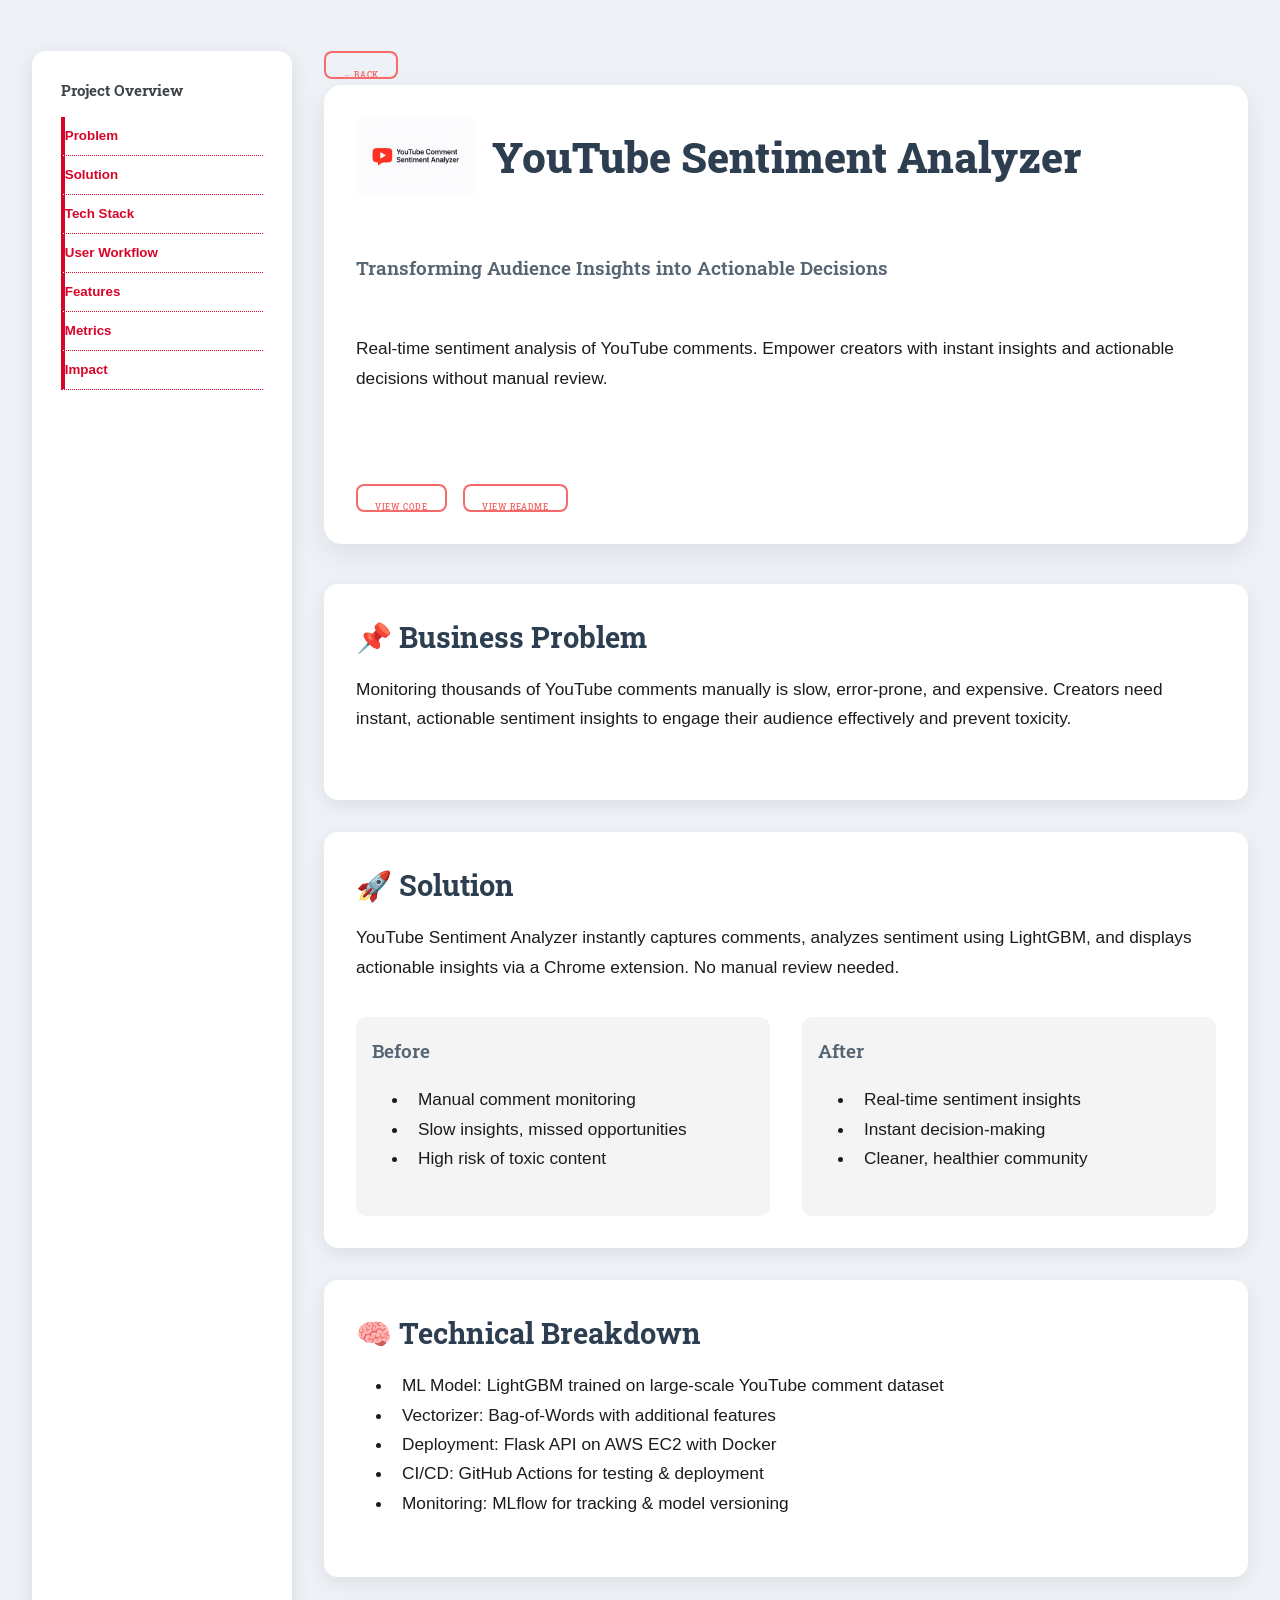
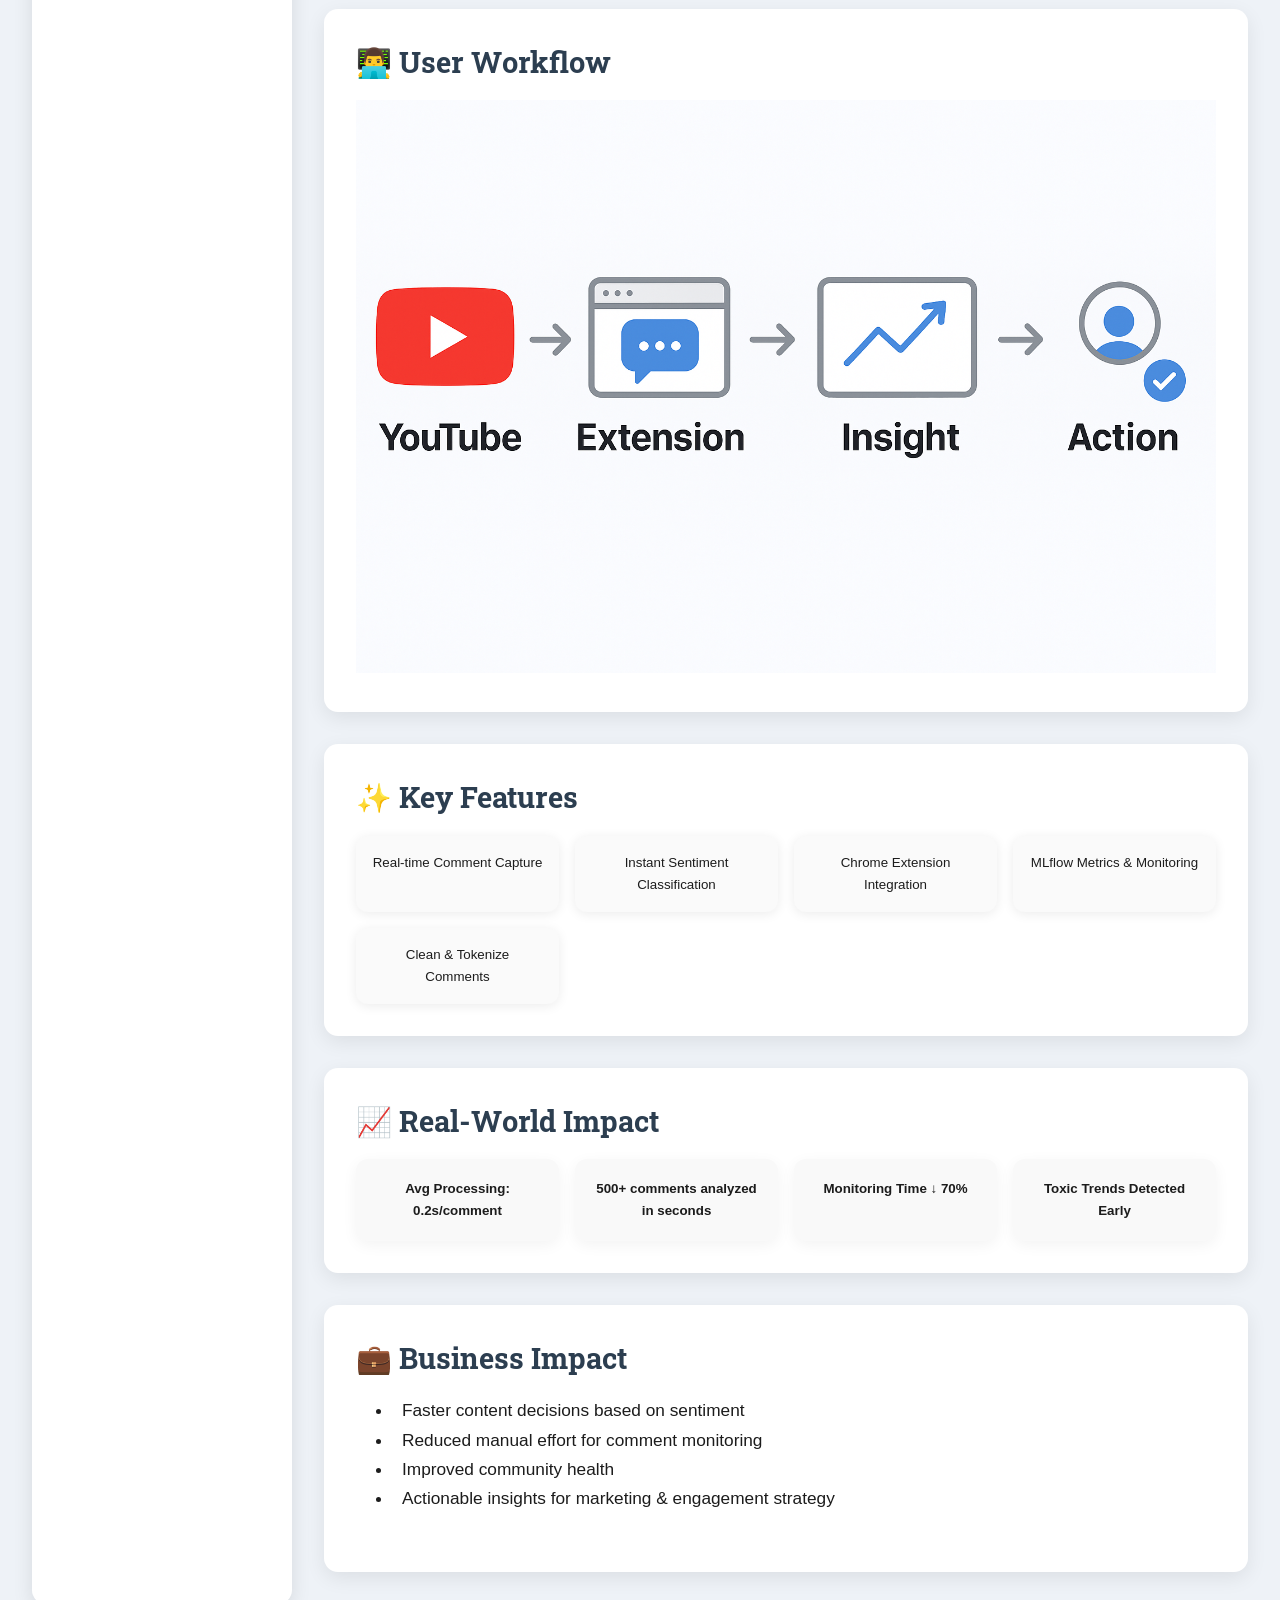
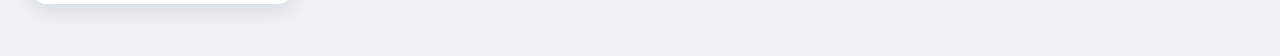
==== commit ba13d4b6: "adding youtube project" ====
--- a/Ds1.html
+++ b/Ds1.html
@@ -1,44 +1,25 @@
 <!DOCTYPE html>
 <html lang="en">
 <head>
-    <title>Customer Churn Prediction Model</title>
+    <title>YouTube Sentiment Analyzer | Business Case</title>
     <meta charset="utf-8">
     <meta name="viewport" content="width=device-width, initial-scale=1">
     <link rel="stylesheet" href="assets/css/main.css">
 
-    <!-- Smooth Scroll -->
     <style>
-        html {
-            scroll-behavior: smooth;
-        }
-    </style>
-
-    <!-- Main Design Enhancements -->
-    <style>
+        html { scroll-behavior: smooth; }
         body {
-            background: #f5f7fa;
-            font-family: "Segoe UI", sans-serif;
+            background: #eef2f7;
+            font-family: "Inter", "Segoe UI", sans-serif;
+            color: #1c1c1c;
         }
 
         .project-wrapper {
-            max-width: 1200px;
+            max-width: 1300px;
             margin: auto;
-            padding: 3rem 2rem;
+            padding: 3.2rem 2rem;
             display: flex;
             gap: 2rem;
-        }
-
-        /* -----------------------
-           LEFT CONTENT AREA
-        ----------------------- */
-        .project-content {
-            flex: 1.2;
-            animation: fadeIn 1s ease;
-        }
-
-        @keyframes fadeIn {
-            from { opacity: 0; transform: translateY(15px); }
-            to { opacity: 1; transform: translateY(0); }
         }
 
         .project-header {
@@ -46,218 +27,281 @@
             align-items: center;
             gap: 2rem;
             flex-wrap: wrap;
-            margin-bottom: 2rem;
+            margin-bottom: 2.5rem;
+            background: white;
+            padding: 2rem;
+            border-radius: 18px;
+            box-shadow: 0px 10px 30px rgba(0,0,0,0.08);
         }
 
         .project-header img {
-            width: 380px;
+            width: 120px;
+            height: auto;
+            border-radius: 8px;
+            object-fit: contain;
+            animation: popIn .9s ease;
+        }
+
+        @keyframes popIn {
+            from { opacity: 0; transform: scale(.95); }
+            to { opacity: 1; transform: scale(1); }
+        }
+
+        h1 { font-size: 2.6rem; font-weight: 800; color: #2c3e50; display:flex; align-items:center; gap:1rem; }
+        h2 { font-size: 1.8rem; font-weight: 700; color: #2c3e50; margin-bottom: 1rem; }
+        h3 { margin-top: .3rem; font-size: 1.2rem; color: #566573; font-weight: 600; }
+        p, li { font-size: 1.08rem; line-height: 1.7; }
+        ul, ol { margin-left: 1.5rem; }
+
+        .sidebar-nav {
+            width: 260px;
+            flex-shrink: 0;
+            position: sticky;
+            top: 2.5rem;
+            background: #ffffff;
+            padding: 1.8rem;
             border-radius: 14px;
-            box-shadow: 0px 6px 18px rgba(0,0,0,0.12);
-        }
-
-        h1 {
-            font-size: 2.4rem;
-            margin-bottom: .5rem;
-        }
-
-        h2 {
-            margin-top: 2.5rem;
-            font-size: 1.7rem;
-        }
-
-        h3 {
-            margin: .2rem 0 1rem 0;
-            color: #666;
-            font-weight: 500;
-        }
-
-        p, li {
-            font-size: 1.08rem;
-            line-height: 1.75;
-        }
-
-        hr {
-            margin: 2rem 0;
-            opacity: 0.25;
-        }
-
-        /* -----------------------
-           RIGHT SIDEBAR NAVIGATION
-        ----------------------- */
-        .sidebar-nav {
-            flex: 0.4;
-            position: sticky;
-            top: 3rem;
-            height: fit-content;
-            background: white;
-            padding: 1.5rem;
-            border-radius: 12px;
-            box-shadow: 0px 4px 14px rgba(0,0,0,0.08);
-            animation: fadeIn 1.2s ease;
-        }
-
-        .sidebar-nav h4 {
-            margin-bottom: 1rem;
-        }
-
+            box-shadow: 0px 6px 20px rgba(0,0,0,0.10);
+        }
         .sidebar-nav a {
             display: block;
-            margin: 0.6rem 0;
-            color: #333;
+            padding: .5rem 0;
             text-decoration: none;
-            font-size: 1rem;
-            padding: 4px 4px;
+            color: #34495e;
             border-left: 3px solid transparent;
-            transition: all .2s ease;
-        }
-
+            transition: .25s;
+            font-weight: 500;
+        }
+        .sidebar-nav a:hover,
         .sidebar-nav a.active {
-            border-left: 3px solid #4a90e2;
-            color: #4a90e2;
+            border-left: 4px solid #d90429;
+            color: #d90429;
+            font-weight: 700;
+        }
+
+        @media(max-width: 950px) {
+            .project-wrapper { flex-direction: column; }
+            .sidebar-nav { width: 100%; position: relative; }
+        }
+
+        .section-card {
+            padding: 2rem;
+            background: #fff;
+            border-radius: 14px;
+            box-shadow: 0px 6px 20px rgba(0,0,0,0.08);
+            margin-bottom: 2rem;
+        }
+
+        .button {
+            display: inline-block;
+            text-decoration: none;
             font-weight: 600;
-        }
-
-        .back-btn {
-            display: inline-block;
-            margin-bottom: 2.5rem;
-        }
-
-        /* Responsive */
-        @media (max-width: 900px) {
-            .project-wrapper {
-                flex-direction: column;
-            }
-            .sidebar-nav {
-                position: relative;
-                top: auto;
-                width: 100%;
-                margin-bottom: 2rem;
-            }
-        }
-
-        /* -----------------------
-            CODE BLOCK STYLING
-        ----------------------- */
-        pre {
-            background: #272822;
-            color: #f8f8f2;
-            padding: 1rem 1.5rem;
-            border-radius: 10px;
-            overflow-x: auto;
-            font-size: 0.95rem;
-            box-shadow: 0px 4px 12px rgba(0,0,0,0.15);
-        }
+            border-radius: 8px;
+            padding: 0.6rem 1.2rem;
+            transition: 0.25s;
+        }
+
+        .button:hover {
+            opacity: 0.85;
+        }
+
+        .metrics-grid {
+            display: grid;
+            grid-template-columns: repeat(auto-fit,minmax(200px,1fr));
+            gap: 1rem;
+            margin-top: 1rem;
+        }
+
+        .metric-card {
+            background: #f9f9f9;
+            border-radius: 12px;
+            padding: 1.2rem;
+            text-align: center;
+            font-weight: 600;
+            box-shadow: 0 4px 15px rgba(0,0,0,0.05);
+        }
+
+        .feature-grid {
+            display: grid;
+            grid-template-columns: repeat(auto-fit,minmax(180px,1fr));
+            gap: 1rem;
+            margin-top: 1rem;
+        }
+
+        .feature-card {
+            background: #fafafa;
+            border-radius: 12px;
+            padding: 1rem;
+            text-align: center;
+            font-weight: 500;
+            box-shadow: 0 2px 12px rgba(0,0,0,0.08);
+        }
+
+        .before-after {
+            display: flex;
+            flex-wrap: wrap;
+            gap: 2rem;
+            justify-content: space-between;
+        }
+
+        .before, .after {
+            flex:1;
+            min-width:200px;
+            background:#f4f4f4;
+            padding:1rem;
+            border-radius:10px;
+        }
+
+        .user-flow img {
+            max-width: 100%;
+        }
+
     </style>
 </head>
-
 <body>
 
 <div class="project-wrapper">
 
-    <!-- RIGHT SIDEBAR MENU -->
+    <!-- SIDEBAR -->
     <aside class="sidebar-nav">
-        <h4>On This Page</h4>
+        <h4>Project Overview</h4>
         <a href="#problem">Problem</a>
         <a href="#solution">Solution</a>
-        <a href="#technical">Technical Breakdown</a>
-        <a href="#results">Results</a>
-        <a href="#code">Code Samples</a>
-        <a href="#screenshots">Screenshots</a>
+        <a href="#technical">Tech Stack</a>
+        <a href="#workflow">User Workflow</a>
+        <a href="#features">Features</a>
+        <a href="#metrics">Metrics</a>
+        <a href="#impact">Impact</a>
     </aside>
 
-    <!-- MAIN CONTENT -->
+    <!-- MAIN -->
     <section class="project-content">
 
-        <a href="index.html" class="button small back-btn">← Back to Portfolio</a>
-
+        <a href="index.html" class="button small back-btn">← Back</a>
+
+        <!-- HERO -->
         <div class="project-header">
-            <div>
-                <h1>Project Title</h1>
-                <h3>Industry Project</h3>
-                <p>
-                    A short executive summary describing the background, goals, 
-                    and value delivered by the project.
-                </p>
-            </div>
-
-            <img src="assets/images/project-image.jpg" alt="Project Image">
+            <h1>
+                <img src="assets/images/yt-sentiment-logo.png" alt="Logo">
+                YouTube Sentiment Analyzer
+            </h1>
+            <h3>Transforming Audience Insights into Actionable Decisions</h3>
+            <p>
+                Real-time sentiment analysis of YouTube comments. Empower creators with instant insights and actionable decisions without manual review.
+            </p>
+
+            <!-- Buttons for Code and README -->
+            <div style="margin-top: 1.5rem; display: flex; gap: 1rem; flex-wrap: wrap;">
+                <a href="https://github.com/MuktiKsinha/Youtube-sentiment-analysis/tree/main"
+                    target="_blank" class="button small">View Code</a>
+
+            <a href="https://github.com/MuktiKsinha/Youtube-sentiment-analysis#readme"
+                    target="_blank" class="button small">View README</a>
+            </div>
         </div>
 
-        <hr>
-
-        <!-- PROBLEM -->
-        <section id="problem">
-            <h2>Problem</h2>
+        <!-- BUSINESS PROBLEM -->
+        <section id="problem" class="section-card">
+            <h2>📌 Business Problem</h2>
             <p>
-                Describe the core business challenge, constraints, stakeholders,
-                and why this project was important.
+                Monitoring thousands of YouTube comments manually is slow, error-prone, and expensive. Creators need instant, actionable sentiment insights to engage their audience effectively and prevent toxicity.
             </p>
         </section>
 
         <!-- SOLUTION -->
-        <section id="solution">
-            <h2>Solution</h2>
+        <section id="solution" class="section-card">
+            <h2>🚀 Solution</h2>
             <p>
-                A detailed description of your solution, steps taken, architecture,
-                frameworks used, data flow, and logic.
+                YouTube Sentiment Analyzer instantly captures comments, analyzes sentiment using LightGBM, and displays actionable insights via a Chrome extension. No manual review needed.
             </p>
-        </section>
-
-        <!-- TECHNICAL BREAKDOWN -->
-        <section id="technical">
-            <h2>Technical Breakdown</h2>
+
+            <div class="before-after">
+                <div class="before">
+                    <h3>Before</h3>
+                    <ul>
+                        <li>Manual comment monitoring</li>
+                        <li>Slow insights, missed opportunities</li>
+                        <li>High risk of toxic content</li>
+                    </ul>
+                </div>
+                <div class="after">
+                    <h3>After</h3>
+                    <ul>
+                        <li>Real-time sentiment insights</li>
+                        <li>Instant decision-making</li>
+                        <li>Cleaner, healthier community</li>
+                    </ul>
+                </div>
+            </div>
+        </section>
+
+        <!-- TECHNICAL -->
+        <section id="technical" class="section-card">
+            <h2>🧠 Technical Breakdown</h2>
             <ul>
-                <li>Tech Stack</li>
-                <li>ETL Pipeline Design</li>
-                <li>Data Model</li>
-                <li>ML / Statistical Components</li>
-                <li>Automation & Scheduling</li>
+                <li>ML Model: LightGBM trained on large-scale YouTube comment dataset</li>
+                <li>Vectorizer: Bag-of-Words with additional features</li>
+                <li>Deployment: Flask API on AWS EC2 with Docker</li>
+                <li>CI/CD: GitHub Actions for testing & deployment</li>
+                <li>Monitoring: MLflow for tracking & model versioning</li>
             </ul>
         </section>
 
-        <!-- RESULTS -->
-        <section id="results">
-            <h2>Impact / Results</h2>
-            <p>
-                Quantify the business benefit — time saved, costs reduced, 
-                accuracy improvements, automation impact, etc.
-            </p>
-        </section>
-
-        <!-- CODE -->
-        <section id="code">
-            <h2>Code Samples</h2>
-            <pre>
-# Python Example
-import pandas as pd
-
-df = pd.read_csv("data.csv")
-df.head()
-            </pre>
-        </section>
-
-        <!-- SCREENSHOTS -->
-        <section id="screenshots">
-            <h2>Screenshots / Architecture</h2>
-            <p>Add diagrams, system architecture, or dashboard screenshots here.</p>
+        <!-- USER WORKFLOW -->
+        <section id="workflow" class="section-card">
+            <h2>👨‍💻 User Workflow</h2>
+            <div class="user-flow">
+                <img src="assets/images/user_flow.png" alt="User Workflow">
+            </div>
+        </section>
+
+        <!-- FEATURES -->
+        <section id="features" class="section-card">
+            <h2>✨ Key Features</h2>
+            <div class="feature-grid">
+                <div class="feature-card">Real-time Comment Capture</div>
+                <div class="feature-card">Instant Sentiment Classification</div>
+                <div class="feature-card">Chrome Extension Integration</div>
+                <div class="feature-card">MLflow Metrics & Monitoring</div>
+                <div class="feature-card">Clean & Tokenize Comments</div>
+            </div>
+        </section>
+
+        <!-- METRICS -->
+        <section id="metrics" class="section-card">
+            <h2>📈 Real-World Impact</h2>
+            <div class="metrics-grid">
+                <div class="metric-card">Avg Processing: 0.2s/comment</div>
+                <div class="metric-card">500+ comments analyzed in seconds</div>
+                <div class="metric-card">Monitoring Time ↓ 70%</div>
+                <div class="metric-card">Toxic Trends Detected Early</div>
+            </div>
+        </section>
+
+        <!-- IMPACT -->
+        <section id="impact" class="section-card">
+            <h2>💼 Business Impact</h2>
+            <ul>
+                <li>Faster content decisions based on sentiment</li>
+                <li>Reduced manual effort for comment monitoring</li>
+                <li>Improved community health</li>
+                <li>Actionable insights for marketing & engagement strategy</li>
+            </ul>
         </section>
 
     </section>
 </div>
 
-<!-- SCRIPT: Highlight active section in sidebar -->
 <script>
     const sections = document.querySelectorAll("section[id]");
     const navLinks = document.querySelectorAll(".sidebar-nav a");
 
     window.addEventListener("scroll", () => {
         let current = "";
-
         sections.forEach(sec => {
-            const top = sec.offsetTop - 120;
-            if (scrollY >= top) current = sec.getAttribute("id");
+            const top = sec.offsetTop - 160;
+            if (scrollY >= top) current = sec.id;
         });
-
         navLinks.forEach(a => {
             a.classList.remove("active");
             if (a.getAttribute("href").includes(current)) {
@@ -269,3 +313,10 @@
 
 </body>
 </html>
+
+
+
+
+
+
+
